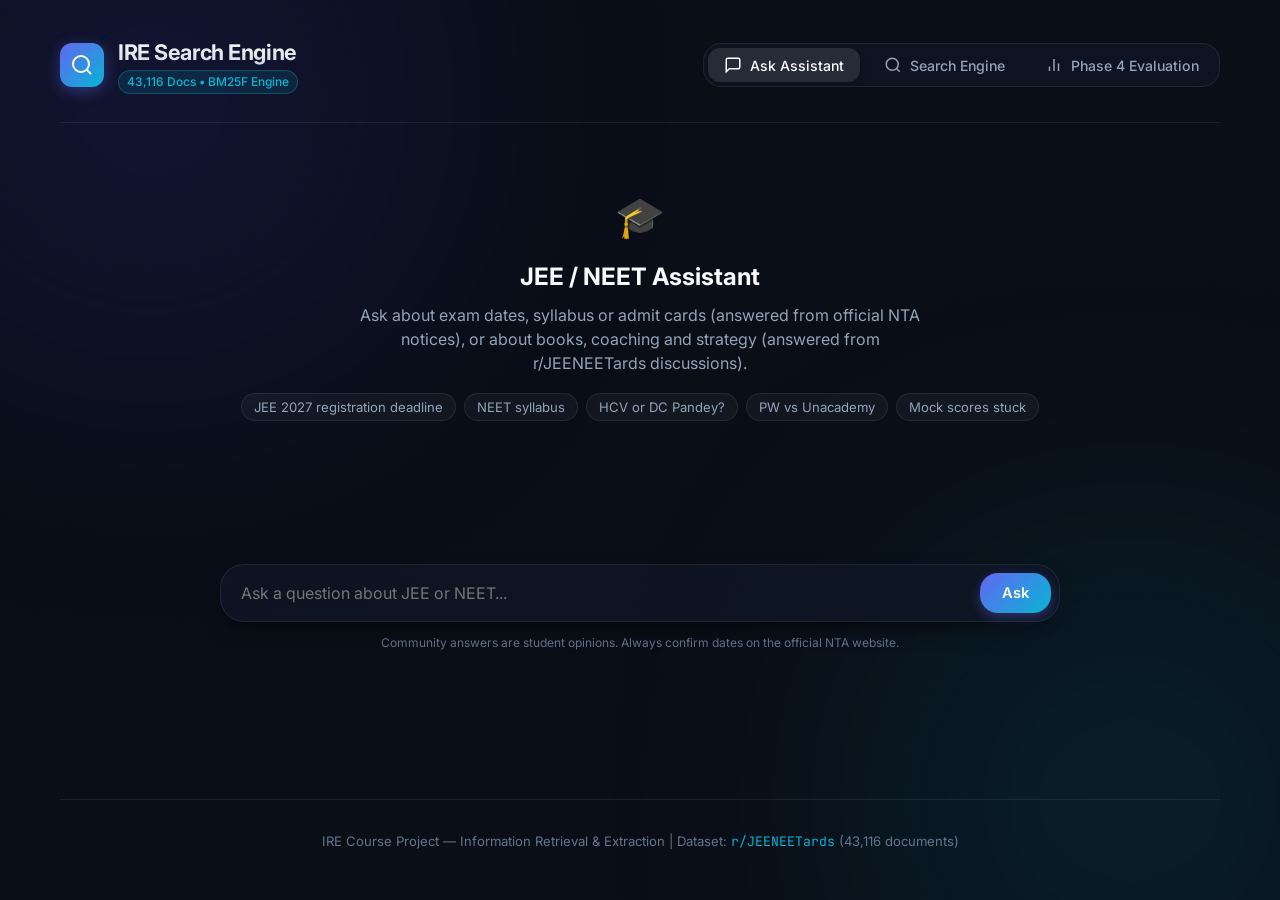
==== templates/index.html @ bac05f08 "Add chat assistant tab to the web UI New default 'Ask Assistant' tab backed by /api/chat: message lo" ====
<!DOCTYPE html>
<html lang="en">
<head>
    <meta charset="UTF-8">
    <meta name="viewport" content="width=device-width, initial-scale=1.0">
    <meta name="description" content="IRE Course Project - High Performance Inverted Index & BM25 Search Engine on r/JEENEETards corpus with comprehensive IR evaluation benchmarks.">
    <title>JEE/NEET Assistant | r/JEENEETards Information Retrieval</title>
    <!-- Modern Typography: Inter -->
    <link rel="preconnect" href="https://fonts.googleapis.com">
    <link rel="preconnect" href="https://fonts.gstatic.com" crossorigin>
    <link href="https://fonts.googleapis.com/css2?family=Inter:wght@300;400;500;600;700;800&family=JetBrains+Mono:wght@400;500;600&display=swap" rel="stylesheet">
    <link rel="stylesheet" href="/static/css/style.css">
</head>
<body>
    <div class="background-glow top-left"></div>
    <div class="background-glow bottom-right"></div>

    <div class="app-container">
        <!-- Top Navigation & Header -->
        <header class="app-header">
            <div class="brand">
                <div class="brand-icon">
                    <svg width="24" height="24" viewBox="0 0 24 24" fill="none" stroke="currentColor" stroke-width="2">
                        <circle cx="11" cy="11" r="8"></circle>
                        <line x1="21" y1="21" x2="16.65" y2="16.65"></line>
                    </svg>
                </div>
                <div class="brand-text">
                    <h1>IRE Search Engine</h1>
                    <span class="badge-corpus" id="corpus-stats-badge">43,116 Docs • BM25F Engine</span>
                </div>
            </div>

            <!-- Main Tabs -->
            <nav class="nav-tabs">
                <button id="tab-btn-chat" class="nav-tab-btn active" onclick="switchTab('chat')">
                    <svg width="18" height="18" viewBox="0 0 24 24" fill="none" stroke="currentColor" stroke-width="2" aria-hidden="true">
                        <path d="M21 15a2 2 0 0 1-2 2H7l-4 4V5a2 2 0 0 1 2-2h14a2 2 0 0 1 2 2z"></path>
                    </svg>
                    <span>Ask Assistant</span>
                </button>
                <button id="tab-btn-search" class="nav-tab-btn" onclick="switchTab('search')">
                    <svg width="18" height="18" viewBox="0 0 24 24" fill="none" stroke="currentColor" stroke-width="2">
                        <circle cx="11" cy="11" r="8"></circle>
                        <line x1="21" y1="21" x2="16.65" y2="16.65"></line>
                    </svg>
                    <span>Search Engine</span>
                </button>
                <button id="tab-btn-eval" class="nav-tab-btn" onclick="switchTab('eval')">
                    <svg width="18" height="18" viewBox="0 0 24 24" fill="none" stroke="currentColor" stroke-width="2">
                        <path d="M18 20V10"></path>
                        <path d="M12 20V4"></path>
                        <path d="M6 20v-6"></path>
                    </svg>
                    <span>Phase 4 Evaluation</span>
                </button>
            </nav>
        </header>

        <!-- TAB 0: Chat Assistant -->
        <main id="chat-view" class="view-panel active">
            <section class="chat-shell">
                <div class="chat-log" id="chat-log" aria-live="polite">
                    <div class="chat-welcome" id="chat-welcome">
                        <div class="empty-icon">🎓</div>
                        <h2>JEE / NEET Assistant</h2>
                        <p>Ask about exam dates, syllabus or admit cards (answered from official NTA notices), or about books, coaching and strategy (answered from r/JEENEETards discussions).</p>
                        <div class="suggestion-chips">
                            <button class="chip" onclick="askChat('When is the JEE Main 2027 registration last date?')">JEE 2027 registration deadline</button>
                            <button class="chip" onclick="askChat('NEET syllabus')">NEET syllabus</button>
                            <button class="chip" onclick="askChat('HC Verma or DC Pandey for physics?')">HCV or DC Pandey?</button>
                            <button class="chip" onclick="askChat('Physics Wallah vs Unacademy for a dropper')">PW vs Unacademy</button>
                            <button class="chip" onclick="askChat('My mock test score is stuck, how to improve?')">Mock scores stuck</button>
                        </div>
                    </div>
                </div>
                <form class="chat-input-bar" id="chat-form" onsubmit="event.preventDefault(); askChat();">
                    <label for="chat-input" class="visually-hidden">Your question</label>
                    <input type="text" id="chat-input" placeholder="Ask a question about JEE or NEET..." maxlength="500" autocomplete="off">
                    <button type="submit" class="submit-btn" id="chat-send-btn"><span>Ask</span></button>
                </form>
                <p class="chat-disclaimer">Community answers are student opinions. Always confirm dates on the official NTA website.</p>
            </section>
        </main>

        <!-- TAB 1: Search Interface -->
        <main id="search-view" class="view-panel">
            <!-- Search Hero Section -->
            <section class="search-hero">
                <div class="search-bar-wrapper">
                    <div class="search-input-box">
                        <svg class="search-icon" width="22" height="22" viewBox="0 0 24 24" fill="none" stroke="currentColor" stroke-width="2">
                            <circle cx="11" cy="11" r="8"></circle>
                            <line x1="21" y1="21" x2="16.65" y2="16.65"></line>
                        </svg>
                        <input 
                            type="text" 
                            id="search-query-input" 
                            placeholder="Search discussions (e.g., 'physics wallah vs unacademy', 'best book organic chemistry')..." 
                            autocomplete="off"
                        >
                        <button id="search-clear-btn" class="clear-btn hidden" onclick="clearSearch()" title="Clear">×</button>
                        <button id="search-submit-btn" class="submit-btn" onclick="triggerSearch()">
                            <span>Search</span>
                        </button>
                    </div>
                </div>

                <!-- Suggested Query Chips -->
                <div class="suggestions-container">
                    <span class="suggestion-label">Try:</span>
                    <button class="chip" onclick="setQuery('physics wallah vs unacademy')">Physics Wallah vs Unacademy</button>
                    <button class="chip" onclick="setQuery('best books for organic chemistry')">Organic Chemistry Books</button>
                    <button class="chip" onclick="setQuery('marks vs percentile 2022')">Marks vs Percentile</button>
                    <button class="chip" onclick="setQuery('allen test series review')">Allen Test Series</button>
                    <button class="chip" onclick="setQuery('dc pandey vs hc verma')">DC Pandey vs HC Verma</button>
                    <button class="chip" onclick="setQuery('maths dropper strategy')">Dropper Strategy</button>
                </div>

                <!-- Search Controls & Filters -->
                <div class="controls-panel">
                    <div class="control-group">
                        <label class="control-label" for="ranking-model-select">Ranking Model:</label>
                        <div class="pill-group" id="ranking-model-pills">
                            <button id="model-pill-boosted" class="pill active" onclick="setModel('boosted')">BM25F + Engagement (Recommended)</button>
                            <button id="model-pill-bm25f" class="pill" onclick="setModel('bm25f')">BM25F (Fielded)</button>
                            <button id="model-pill-bm25" class="pill" onclick="setModel('bm25')">Standard BM25</button>
                        </div>
                        <label class="expand-toggle" title="Add related terms from the embedding-based domain dictionary">
                            <input type="checkbox" id="expand-toggle" checked onchange="triggerSearch()"> Domain expansion
                        </label>
                    </div>

                    <div class="control-filters">
                        <div class="filter-item">
                            <label class="control-label" for="flair-filter-select">Flair:</label>
                            <select id="flair-filter-select" onchange="triggerSearch()">
                                <option value="">All Flairs</option>
                            </select>
                        </div>

                        <div class="filter-item">
                            <label class="control-label" for="min-score-input">Min Score:</label>
                            <select id="min-score-input" onchange="triggerSearch()">
                                <option value="">Any</option>
                                <option value="2">2+ upvotes</option>
                                <option value="5">5+ upvotes</option>
                                <option value="10">10+ upvotes</option>
                            </select>
                        </div>

                        <div class="filter-item">
                            <label class="control-label" for="top-k-select">Results:</label>
                            <select id="top-k-select" onchange="triggerSearch()">
                                <option value="5">Top 5</option>
                                <option value="10" selected>Top 10</option>
                                <option value="20">Top 20</option>
                            </select>
                        </div>
                    </div>
                </div>
            </section>

            <!-- Results Meta & Status Bar -->
            <section class="results-status-bar hidden" id="results-meta-bar">
                <div class="status-left">
                    <span id="results-count-text">Found 0 results</span>
                    <span class="latency-badge" id="results-latency-badge">⚡ 0.0 ms</span>
                </div>
                <div class="status-right" id="query-stems-container">
                    <span class="stem-label">Stems:</span>
                    <span id="query-stems-list"></span>
                    <span id="query-expanded-list"></span>
                </div>
            </section>

            <!-- Search Results Cards Container -->
            <section class="results-container" id="results-list">
                <div class="empty-state" id="empty-state-prompt">
                    <div class="empty-icon">💡</div>
                    <h3>Start exploring student queries</h3>
                    <p>Enter any topic or select a suggestion above to retrieve ranked Reddit posts with millisecond latency.</p>
                </div>
            </section>
        </main>

        <!-- TAB 2: Phase 4 IR Evaluation Dashboard -->
        <main id="eval-view" class="view-panel">
            <section class="eval-hero">
                <h2>Phase 4: Information Retrieval Evaluation & Benchmark Suite</h2>
                <p class="eval-subtitle">
                    Comprehensive comparative analysis of retrieval performance on the <code>r/JEENEETards</code> corpus across 10 standardized information needs with graded relevance assessments.
                </p>
            </section>

            <!-- Key Metrics Cards -->
            <section class="metrics-grid">
                <div class="metric-card highlight">
                    <span class="metric-title">Mean Reciprocal Rank (MRR)</span>
                    <span class="metric-val" id="metric-mrr">1.0000</span>
                    <span class="metric-desc">First relevant result at Rank 1 across all test queries</span>
                </div>
                <div class="metric-card highlight">
                    <span class="metric-title">Mean Average Precision (MAP)</span>
                    <span class="metric-val" id="metric-map">0.5387</span>
                    <span class="metric-desc">+39.7% improvement over baseline unfielded BM25</span>
                </div>
                <div class="metric-card highlight">
                    <span class="metric-title">NDCG @ 10</span>
                    <span class="metric-val" id="metric-ndcg">0.8272</span>
                    <span class="metric-desc">+20.6% gain using title field boosting and engagement</span>
                </div>
                <div class="metric-card">
                    <span class="metric-title">Avg Query Latency</span>
                    <span class="metric-val" id="metric-latency">4.81 ms</span>
                    <span class="metric-desc">Sub-5ms evaluation across 43,116 documents</span>
                </div>
            </section>

            <!-- Model Comparison Table -->
            <section class="eval-card">
                <div class="card-header">
                    <h3>🏆 Comparative Model Performance & Ablation Study</h3>
                    <span class="card-tag">10 Queries • Graded Qrels</span>
                </div>
                <div class="table-responsive">
                    <table class="eval-table" id="models-comparison-table">
                        <thead>
                            <tr>
                                <th>Ranking Configuration</th>
                                <th>P@1</th>
                                <th>P@5</th>
                                <th>P@10</th>
                                <th>MRR</th>
                                <th>MAP</th>
                                <th>NDCG@10</th>
                                <th>Avg Latency</th>
                            </tr>
                        </thead>
                        <tbody id="models-table-body">
                            <!-- Populated dynamically via JS -->
                        </tbody>
                    </table>
                </div>
            </section>

            <!-- Per-Query Evaluation Breakdown -->
            <section class="eval-card">
                <div class="card-header">
                    <h3>📋 Per-Query Granular Breakdown (Proposed Model)</h3>
                    <span class="card-tag">Detailed Diagnostics</span>
                </div>
                <div class="table-responsive">
                    <table class="eval-table" id="queries-eval-table">
                        <thead>
                            <tr>
                                <th>Query ID</th>
                                <th>Query Text</th>
                                <th>P@1</th>
                                <th>P@5</th>
                                <th>MRR</th>
                                <th>MAP</th>
                                <th>NDCG@10</th>
                                <th>Latency</th>
                            </tr>
                        </thead>
                        <tbody id="queries-table-body">
                            <!-- Populated dynamically via JS -->
                        </tbody>
                    </table>
                </div>
            </section>

            <!-- Qualitative Analysis & Findings -->
            <section class="eval-card">
                <div class="card-header">
                    <h3>💡 Theoretical & Empirical Insights</h3>
                </div>
                <div class="eval-insights">
                    <div class="insight-box">
                        <h4>1. Why Field-Weighted BM25F Dominates Baseline BM25</h4>
                        <p>
                            On Reddit, post titles act as explicit query summaries (e.g. <em>"Physics Wallah vs Unacademy"</em> or <em>"DC Pandey vs HC Verma"</em>). Weighting the title field 2.5× relative to the body drastically minimizes false-positive matches that casually mention a keyword in lengthy selftext.
                        </p>
                    </div>
                    <div class="insight-box">
                        <h4>2. Role of the Engagement Boosting Factor</h4>
                        <p>
                            Using a subdued logarithmic upvote boost ($\text{Score} \times (1 + 0.05 \cdot \log_{10}(1 + \text{score}))$) breaks ties in favor of highly-upvoted, authentic student consensus and comprehensive review megathreads without displacing strict keyword relevance.
                        </p>
                    </div>
                    <div class="insight-box">
                        <h4>3. Computational Efficiency</h4>
                        <p>
                            Through inverted index compression, in-memory integer postings lists, and Robertson IDF smoothing, the retrieval engine achieves steady execution latencies under 5 milliseconds on consumer hardware without degrading precision.
                        </p>
                    </div>
                </div>
            </section>
        </main>

        <!-- Footer -->
        <footer class="app-footer">
            <p>IRE Course Project — Information Retrieval & Extraction | Dataset: <code>r/JEENEETards</code> (43,116 documents)</p>
        </footer>
    </div>

    <script src="/static/js/app.js"></script>
    <script src="/static/js/chat.js"></script>
</body>
</html>
---- static/css/style.css ----
/* ==========================================================================
   IRE Search Engine - Phase 4 Modern Dark Design System
   ========================================================================== */

:root {
    --bg-main: #0a0e17;
    --bg-surface: rgba(17, 24, 39, 0.7);
    --bg-surface-elevated: rgba(31, 41, 55, 0.6);
    --bg-card: rgba(17, 24, 39, 0.65);
    --border-subtle: rgba(255, 255, 255, 0.08);
    --border-focus: rgba(99, 102, 241, 0.6);
    
    --text-primary: #f8fafc;
    --text-secondary: #94a3b8;
    --text-muted: #64748b;
    
    --primary: #6366f1;
    --primary-gradient: linear-gradient(135deg, #6366f1 0%, #06b6d4 100%);
    --primary-glow: rgba(99, 102, 241, 0.25);
    
    --accent-cyan: #06b6d4;
    --accent-emerald: #10b981;
    --accent-amber: #f59e0b;
    --accent-rose: #f43f5e;
    
    --radius-sm: 8px;
    --radius-md: 12px;
    --radius-lg: 18px;
    --radius-xl: 24px;
    
    --shadow-card: 0 10px 25px -5px rgba(0, 0, 0, 0.4), 0 8px 10px -6px rgba(0, 0, 0, 0.3);
    --shadow-glow: 0 0 30px rgba(99, 102, 241, 0.2);
    
    --font-sans: 'Inter', -apple-system, BlinkMacSystemFont, "Segoe UI", Roboto, sans-serif;
    --font-mono: 'JetBrains Mono', monospace;
    --transition-fast: 0.15s ease;
    --transition-smooth: 0.25s cubic-bezier(0.16, 1, 0.3, 1);
}

/* Reset & Global */
* {
    margin: 0;
    padding: 0;
    box-sizing: border-box;
}

body {
    background-color: var(--bg-main);
    color: var(--text-primary);
    font-family: var(--font-sans);
    line-height: 1.5;
    min-height: 100vh;
    overflow-x: hidden;
    position: relative;
    -webkit-font-smoothing: antialiased;
}

/* Dynamic Ambient Glow */
.background-glow {
    position: fixed;
    width: 600px;
    height: 600px;
    border-radius: 50%;
    filter: blur(140px);
    pointer-events: none;
    z-index: 0;
    opacity: 0.35;
}

.background-glow.top-left {
    top: -200px;
    left: -150px;
    background: radial-gradient(circle, #4f46e5 0%, transparent 70%);
}

.background-glow.bottom-right {
    bottom: -200px;
    right: -150px;
    background: radial-gradient(circle, #0891b2 0%, transparent 70%);
}

.app-container {
    position: relative;
    z-index: 1;
    max-width: 1200px;
    margin: 0 auto;
    padding: 24px 20px 48px;
    display: flex;
    flex-direction: column;
    min-height: 100vh;
}

/* Header */
.app-header {
    display: flex;
    justify-content: space-between;
    align-items: center;
    padding: 12px 0 28px;
    border-bottom: 1px solid var(--border-subtle);
}

.brand {
    display: flex;
    align-items: center;
    gap: 14px;
}

.brand-icon {
    width: 44px;
    height: 44px;
    border-radius: var(--radius-md);
    background: var(--primary-gradient);
    display: flex;
    align-items: center;
    justify-content: center;
    color: #fff;
    box-shadow: 0 4px 15px rgba(99, 102, 241, 0.4);
}

.brand-text h1 {
    font-size: 1.35rem;
    font-weight: 700;
    letter-spacing: -0.02em;
    background: linear-gradient(180deg, #ffffff 0%, #cbd5e1 100%);
    -webkit-background-clip: text;
    -webkit-text-fill-color: transparent;
}

.badge-corpus {
    display: inline-block;
    font-size: 0.75rem;
    font-weight: 500;
    color: var(--accent-cyan);
    background: rgba(6, 182, 212, 0.12);
    border: 1px solid rgba(6, 182, 212, 0.3);
    padding: 2px 8px;
    border-radius: 9999px;
    margin-top: 2px;
}

/* Navigation Tabs */
.nav-tabs {
    display: flex;
    gap: 8px;
    background: var(--bg-surface);
    backdrop-filter: blur(12px);
    border: 1px solid var(--border-subtle);
    padding: 4px;
    border-radius: var(--radius-lg);
}

.nav-tab-btn {
    display: flex;
    align-items: center;
    gap: 8px;
    padding: 8px 16px;
    background: transparent;
    border: none;
    color: var(--text-secondary);
    font-size: 0.88rem;
    font-weight: 500;
    font-family: inherit;
    border-radius: var(--radius-md);
    cursor: pointer;
    transition: var(--transition-smooth);
}

.nav-tab-btn:hover {
    color: var(--text-primary);
}

.nav-tab-btn.active {
    background: rgba(255, 255, 255, 0.1);
    color: #fff;
    box-shadow: 0 2px 8px rgba(0, 0, 0, 0.2);
}

/* Tab Panels */
.view-panel {
    display: none;
    animation: fadeIn 0.3s ease;
}

.view-panel.active {
    display: block;
}

@keyframes fadeIn {
    from { opacity: 0; transform: translateY(6px); }
    to { opacity: 1; transform: translateY(0); }
}

/* ==========================================================================
   TAB 1: Search Hero & Controls
   ========================================================================== */

.search-hero {
    margin: 36px 0 24px;
    display: flex;
    flex-direction: column;
    align-items: center;
    gap: 18px;
}

.search-bar-wrapper {
    width: 100%;
    max-width: 840px;
}

.search-input-box {
    display: flex;
    align-items: center;
    background: var(--bg-surface);
    backdrop-filter: blur(16px);
    border: 1px solid var(--border-subtle);
    border-radius: var(--radius-xl);
    padding: 6px 8px 6px 18px;
    box-shadow: var(--shadow-card);
    transition: var(--transition-smooth);
}

.search-input-box:focus-within {
    border-color: var(--border-focus);
    box-shadow: var(--shadow-glow), var(--shadow-card);
}

.search-icon {
    color: var(--text-muted);
    flex-shrink: 0;
}

#search-query-input {
    flex: 1;
    background: transparent;
    border: none;
    outline: none;
    color: var(--text-primary);
    font-size: 1.05rem;
    font-family: inherit;
    padding: 10px 14px;
}

#search-query-input::placeholder {
    color: var(--text-muted);
    font-size: 0.95rem;
}

.clear-btn {
    background: transparent;
    border: none;
    color: var(--text-muted);
    font-size: 1.4rem;
    cursor: pointer;
    padding: 0 8px;
    line-height: 1;
    transition: var(--transition-fast);
}

.clear-btn:hover {
    color: var(--text-primary);
}

.clear-btn.hidden {
    display: none;
}

.submit-btn {
    background: var(--primary-gradient);
    color: #fff;
    border: none;
    border-radius: var(--radius-lg);
    padding: 10px 22px;
    font-weight: 600;
    font-size: 0.92rem;
    font-family: inherit;
    cursor: pointer;
    box-shadow: 0 4px 12px rgba(99, 102, 241, 0.35);
    transition: var(--transition-smooth);
}

.submit-btn:hover {
    transform: translateY(-1px);
    box-shadow: 0 6px 16px rgba(99, 102, 241, 0.5);
}

/* Suggestion Chips */
.suggestions-container {
    display: flex;
    flex-wrap: wrap;
    align-items: center;
    justify-content: center;
    gap: 8px;
    max-width: 840px;
}

.suggestion-label {
    font-size: 0.8rem;
    font-weight: 600;
    text-transform: uppercase;
    letter-spacing: 0.05em;
    color: var(--text-muted);
}

.chip {
    background: rgba(255, 255, 255, 0.04);
    border: 1px solid var(--border-subtle);
    color: var(--text-secondary);
    padding: 5px 12px;
    border-radius: 9999px;
    font-size: 0.82rem;
    font-family: inherit;
    cursor: pointer;
    transition: var(--transition-smooth);
}

.chip:hover {
    background: rgba(99, 102, 241, 0.15);
    border-color: rgba(99, 102, 241, 0.4);
    color: #fff;
    transform: translateY(-1px);
}

/* Controls & Filters Panel */
.controls-panel {
    width: 100%;
    max-width: 840px;
    background: var(--bg-surface);
    backdrop-filter: blur(12px);
    border: 1px solid var(--border-subtle);
    border-radius: var(--radius-lg);
    padding: 12px 18px;
    display: flex;
    flex-wrap: wrap;
    justify-content: space-between;
    align-items: center;
    gap: 14px;
}

.control-group {
    display: flex;
    align-items: center;
    gap: 10px;
}

.control-label {
    font-size: 0.82rem;
    font-weight: 600;
    color: var(--text-secondary);
}

.pill-group {
    display: flex;
    gap: 4px;
    background: rgba(0, 0, 0, 0.25);
    padding: 3px;
    border-radius: var(--radius-md);
    border: 1px solid var(--border-subtle);
}

.pill {
    background: transparent;
    border: none;
    color: var(--text-muted);
    font-size: 0.78rem;
    font-weight: 500;
    font-family: inherit;
    padding: 5px 12px;
    border-radius: var(--radius-sm);
    cursor: pointer;
    transition: var(--transition-fast);
}

.pill:hover {
    color: var(--text-primary);
}

.pill.active {
    background: rgba(99, 102, 241, 0.35);
    color: #fff;
    border: 1px solid rgba(99, 102, 241, 0.5);
}

.control-filters {
    display: flex;
    align-items: center;
    gap: 14px;
}

.filter-item {
    display: flex;
    align-items: center;
    gap: 6px;
}

.filter-item select {
    background: rgba(0, 0, 0, 0.3);
    border: 1px solid var(--border-subtle);
    color: var(--text-primary);
    padding: 5px 10px;
    border-radius: var(--radius-sm);
    font-size: 0.82rem;
    font-family: inherit;
    outline: none;
    cursor: pointer;
}

.filter-item select:focus {
    border-color: var(--border-focus);
}

/* Results Status Bar */
.results-status-bar {
    display: flex;
    justify-content: space-between;
    align-items: center;
    max-width: 840px;
    margin: 12px auto 16px;
    padding: 0 4px;
    font-size: 0.85rem;
    color: var(--text-secondary);
}

.results-status-bar.hidden {
    display: none;
}

.latency-badge {
    color: var(--accent-emerald);
    background: rgba(16, 185, 129, 0.12);
    border: 1px solid rgba(16, 185, 129, 0.3);
    padding: 2px 8px;
    border-radius: 9999px;
    font-size: 0.78rem;
    font-weight: 600;
    margin-left: 8px;
    font-family: var(--font-mono);
}

.stem-label {
    color: var(--text-muted);
    font-size: 0.78rem;
    margin-right: 4px;
}

.stem-tag {
    background: rgba(255, 255, 255, 0.06);
    border: 1px solid var(--border-subtle);
    padding: 1px 6px;
    border-radius: 4px;
    font-size: 0.75rem;
    font-family: var(--font-mono);
    color: var(--text-secondary);
    margin-left: 4px;
}

/* Results List */
.results-container {
    width: 100%;
    max-width: 840px;
    margin: 0 auto;
    display: flex;
    flex-direction: column;
    gap: 14px;
}

.result-card {
    background: var(--bg-card);
    backdrop-filter: blur(12px);
    border: 1px solid var(--border-subtle);
    border-radius: var(--radius-lg);
    padding: 18px 20px;
    box-shadow: var(--shadow-card);
    transition: var(--transition-smooth);
    display: flex;
    flex-direction: column;
    gap: 10px;
}

.result-card:hover {
    transform: translateY(-2px);
    border-color: rgba(99, 102, 241, 0.35);
    box-shadow: 0 12px 28px -6px rgba(0, 0, 0, 0.45);
}

.card-top {
    display: flex;
    align-items: center;
    gap: 8px;
    flex-wrap: wrap;
}

.rank-pill {
    background: rgba(255, 255, 255, 0.08);
    color: var(--text-secondary);
    font-size: 0.75rem;
    font-weight: 700;
    font-family: var(--font-mono);
    padding: 2px 8px;
    border-radius: var(--radius-sm);
}

.flair-pill {
    font-size: 0.75rem;
    font-weight: 600;
    padding: 2px 8px;
    border-radius: var(--radius-sm);
    background: rgba(99, 102, 241, 0.15);
    color: #a5b4fc;
    border: 1px solid rgba(99, 102, 241, 0.3);
}

.score-badge {
    margin-left: auto;
    font-family: var(--font-mono);
    font-size: 0.78rem;
    color: var(--accent-cyan);
    background: rgba(6, 182, 212, 0.1);
    border: 1px solid rgba(6, 182, 212, 0.25);
    padding: 2px 8px;
    border-radius: var(--radius-sm);
}

.result-title a {
    color: var(--text-primary);
    text-decoration: none;
    font-size: 1.08rem;
    font-weight: 600;
    line-height: 1.35;
    transition: var(--transition-fast);
}

.result-title a:hover {
    color: #818cf8;
}

.result-snippet {
    color: var(--text-secondary);
    font-size: 0.9rem;
    line-height: 1.45;
}

.highlight {
    background: rgba(245, 158, 11, 0.25);
    color: #fef08a;
    padding: 0 2px;
    border-radius: 3px;
    font-weight: 600;
}

.card-meta {
    display: flex;
    align-items: center;
    gap: 16px;
    font-size: 0.8rem;
    color: var(--text-muted);
    border-top: 1px solid rgba(255, 255, 255, 0.04);
    padding-top: 8px;
}

.meta-item {
    display: flex;
    align-items: center;
    gap: 5px;
}

.meta-link {
    margin-left: auto;
    color: var(--accent-cyan);
    text-decoration: none;
    font-weight: 500;
    display: flex;
    align-items: center;
    gap: 3px;
    transition: var(--transition-fast);
}

.meta-link:hover {
    color: #fff;
    text-decoration: underline;
}

/* Empty State */
.empty-state {
    text-align: center;
    padding: 56px 20px;
    background: var(--bg-surface);
    backdrop-filter: blur(12px);
    border: 1px dashed var(--border-subtle);
    border-radius: var(--radius-xl);
}

.empty-icon {
    font-size: 2.5rem;
    margin-bottom: 12px;
}

.empty-state h3 {
    font-size: 1.15rem;
    color: var(--text-primary);
    margin-bottom: 6px;
}

.empty-state p {
    color: var(--text-muted);
    font-size: 0.9rem;
    max-width: 440px;
    margin: 0 auto;
}

/* ==========================================================================
   TAB 2: Evaluation Dashboard
   ========================================================================== */

.eval-hero {
    margin: 32px 0 24px;
    text-align: center;
}

.eval-hero h2 {
    font-size: 1.7rem;
    font-weight: 800;
    background: var(--primary-gradient);
    -webkit-background-clip: text;
    -webkit-text-fill-color: transparent;
    letter-spacing: -0.02em;
    margin-bottom: 8px;
}

.eval-subtitle {
    color: var(--text-secondary);
    font-size: 0.95rem;
    max-width: 720px;
    margin: 0 auto;
}

.eval-subtitle code {
    color: var(--accent-cyan);
    background: rgba(6, 182, 212, 0.1);
    padding: 2px 6px;
    border-radius: 4px;
    font-family: var(--font-mono);
}

/* Metrics Grid */
.metrics-grid {
    display: grid;
    grid-template-columns: repeat(auto-fit, minmax(220px, 1fr));
    gap: 16px;
    margin-bottom: 24px;
}

.metric-card {
    background: var(--bg-card);
    backdrop-filter: blur(12px);
    border: 1px solid var(--border-subtle);
    border-radius: var(--radius-lg);
    padding: 20px 18px;
    display: flex;
    flex-direction: column;
    gap: 6px;
    box-shadow: var(--shadow-card);
}

.metric-card.highlight {
    border-color: rgba(99, 102, 241, 0.3);
    background: linear-gradient(180deg, rgba(99, 102, 241, 0.1) 0%, rgba(17, 24, 39, 0.7) 100%);
}

.metric-title {
    font-size: 0.8rem;
    font-weight: 600;
    text-transform: uppercase;
    letter-spacing: 0.05em;
    color: var(--text-muted);
}

.metric-val {
    font-size: 1.85rem;
    font-weight: 800;
    font-family: var(--font-mono);
    color: #fff;
}

.metric-desc {
    font-size: 0.78rem;
    color: var(--text-secondary);
}

/* Evaluation Cards & Tables */
.eval-card {
    background: var(--bg-card);
    backdrop-filter: blur(12px);
    border: 1px solid var(--border-subtle);
    border-radius: var(--radius-lg);
    padding: 22px;
    margin-bottom: 24px;
    box-shadow: var(--shadow-card);
}

.card-header {
    display: flex;
    justify-content: space-between;
    align-items: center;
    margin-bottom: 16px;
}

.card-header h3 {
    font-size: 1.1rem;
    font-weight: 700;
    color: var(--text-primary);
}

.card-tag {
    font-size: 0.75rem;
    font-weight: 600;
    color: var(--accent-cyan);
    background: rgba(6, 182, 212, 0.12);
    border: 1px solid rgba(6, 182, 212, 0.3);
    padding: 2px 8px;
    border-radius: 9999px;
}

.table-responsive {
    overflow-x: auto;
}

.eval-table {
    width: 100%;
    border-collapse: collapse;
    font-size: 0.88rem;
    text-align: left;
}

.eval-table th {
    background: rgba(0, 0, 0, 0.35);
    color: var(--text-muted);
    font-weight: 600;
    text-transform: uppercase;
    font-size: 0.75rem;
    letter-spacing: 0.05em;
    padding: 10px 14px;
    border-bottom: 1px solid var(--border-subtle);
}

.eval-table td {
    padding: 12px 14px;
    border-bottom: 1px solid rgba(255, 255, 255, 0.04);
    color: var(--text-secondary);
    font-family: var(--font-mono);
    font-size: 0.82rem;
}

.eval-table tr:hover td {
    background: rgba(255, 255, 255, 0.02);
}

.eval-table tr.highlight-row td {
    background: rgba(99, 102, 241, 0.08);
    color: #fff;
    font-weight: 600;
}

.eval-table td:first-child {
    font-family: var(--font-sans);
    font-weight: 600;
    color: var(--text-primary);
}

/* Insights Section */
.eval-insights {
    display: grid;
    grid-template-columns: repeat(auto-fit, minmax(280px, 1fr));
    gap: 16px;
}

.insight-box {
    background: rgba(0, 0, 0, 0.25);
    border: 1px solid var(--border-subtle);
    border-radius: var(--radius-md);
    padding: 16px;
}

.insight-box h4 {
    font-size: 0.95rem;
    font-weight: 700;
    color: #a5b4fc;
    margin-bottom: 8px;
}

.insight-box p {
    font-size: 0.85rem;
    color: var(--text-secondary);
    line-height: 1.5;
}

/* Footer */
.app-footer {
    margin-top: auto;
    padding-top: 32px;
    text-align: center;
    border-top: 1px solid var(--border-subtle);
    font-size: 0.82rem;
    color: var(--text-muted);
}

.app-footer code {
    color: var(--accent-cyan);
    font-family: var(--font-mono);
}

/* Responsive adjustments */
@media (max-width: 768px) {
    .app-header {
        flex-direction: column;
        gap: 16px;
        align-items: flex-start;
    }
    .controls-panel {
        flex-direction: column;
        align-items: flex-start;
    }
    .control-filters {
        flex-wrap: wrap;
        width: 100%;
    }
}

.stem-tag.expanded {
    border-style: dashed;
    color: var(--text-muted);
}

.expand-toggle {
    display: inline-flex;
    align-items: center;
    gap: 6px;
    margin-top: 6px;
    font-size: 0.78rem;
    color: var(--text-muted);
    cursor: pointer;
}

/* ==========================================================================
   Chat Assistant
   ========================================================================== */
.visually-hidden {
    position: absolute;
    width: 1px;
    height: 1px;
    overflow: hidden;
    clip: rect(0 0 0 0);
    white-space: nowrap;
}

.chat-shell {
    max-width: 840px;
    margin: 24px auto 0;
    display: flex;
    flex-direction: column;
    gap: 12px;
}

.chat-log {
    display: flex;
    flex-direction: column;
    gap: 14px;
    min-height: 45vh;
}

.chat-welcome {
    text-align: center;
    padding: 40px 16px;
    color: var(--text-secondary);
}

.chat-welcome h2 {
    color: var(--text-primary);
    margin: 8px 0;
    font-size: 1.5rem;
}

.chat-welcome p {
    max-width: 560px;
    margin: 0 auto 18px;
}

.suggestion-chips {
    display: flex;
    flex-wrap: wrap;
    justify-content: center;
    gap: 8px;
}

.chat-msg {
    max-width: 92%;
    padding: 12px 16px;
    border-radius: var(--radius-lg);
    border: 1px solid var(--border-subtle);
    line-height: 1.6;
    overflow-wrap: anywhere;
}

.chat-msg.user {
    align-self: flex-end;
    background: rgba(99, 102, 241, 0.18);
    border-color: rgba(99, 102, 241, 0.35);
}

.chat-msg.assistant {
    align-self: flex-start;
    background: var(--bg-card);
    backdrop-filter: blur(12px);
    box-shadow: var(--shadow-card);
    width: 92%;
}

.chat-msg.error {
    border-color: rgba(244, 63, 94, 0.5);
    color: var(--accent-rose);
}

.chat-answer p { margin: 4px 0; }
.chat-answer ul { margin: 6px 0 6px 20px; }
.chat-answer li { margin: 4px 0; }

.chat-meta {
    display: flex;
    align-items: center;
    gap: 10px;
    margin-bottom: 8px;
    flex-wrap: wrap;
}

.mode-badge {
    font-size: 0.72rem;
    font-weight: 600;
    padding: 2px 10px;
    border-radius: 9999px;
    border: 1px solid var(--border-subtle);
}

.mode-badge.official {
    color: var(--accent-emerald);
    border-color: rgba(16, 185, 129, 0.4);
    background: rgba(16, 185, 129, 0.1);
}

.mode-badge.community {
    color: var(--accent-amber);
    border-color: rgba(245, 158, 11, 0.4);
    background: rgba(245, 158, 11, 0.1);
}

.gen-label, .expanded-note, .source-meta, .chat-disclaimer {
    font-size: 0.75rem;
    color: var(--text-muted);
}

a.cite {
    color: var(--accent-cyan);
    text-decoration: none;
    font-size: 0.8em;
    font-weight: 600;
}

.sources-title {
    margin-top: 12px;
    font-size: 0.78rem;
    font-weight: 600;
    color: var(--text-secondary);
    text-transform: uppercase;
    letter-spacing: 0.04em;
}

.chat-sources {
    margin: 6px 0 0 20px;
    font-size: 0.85rem;
}

.chat-sources li {
    margin: 6px 0;
    scroll-margin-top: 80px;
}

.chat-sources li:target {
    background: rgba(6, 182, 212, 0.12);
    border-radius: var(--radius-sm);
}

.chat-sources a {
    color: var(--text-primary);
    text-decoration: none;
}

.chat-sources a:hover { text-decoration: underline; }
.chat-sources .source-meta { display: block; }

.chat-sources details summary {
    cursor: pointer;
    font-size: 0.75rem;
    color: var(--accent-cyan);
}

.chat-sources blockquote {
    margin: 6px 0;
    padding: 6px 10px;
    border-left: 2px solid var(--border-focus);
    color: var(--text-secondary);
    white-space: pre-line;
}

.reply-score {
    color: var(--text-muted);
    font-size: 0.72rem;
}

.chat-input-bar {
    position: sticky;
    bottom: 12px;
    display: flex;
    gap: 8px;
    padding: 8px;
    background: var(--bg-surface);
    backdrop-filter: blur(12px);
    border: 1px solid var(--border-subtle);
    border-radius: var(--radius-xl);
    box-shadow: var(--shadow-card);
}

.chat-input-bar input {
    flex: 1;
    min-width: 0;
    background: transparent;
    border: none;
    color: var(--text-primary);
    font: inherit;
    padding: 8px 12px;
}

.chat-input-bar input:focus { outline: none; }
.chat-input-bar:focus-within { border-color: var(--border-focus); }
.chat-input-bar button:disabled { opacity: 0.5; cursor: wait; }

.chat-disclaimer { text-align: center; }

.typing {
    display: flex;
    gap: 5px;
    padding: 4px 0;
}

.typing span {
    width: 7px;
    height: 7px;
    border-radius: 50%;
    background: var(--text-muted);
    animation: typing-bounce 1.2s infinite ease-in-out;
}

.typing span:nth-child(2) { animation-delay: 0.15s; }
.typing span:nth-child(3) { animation-delay: 0.3s; }

@keyframes typing-bounce {
    0%, 80%, 100% { opacity: 0.3; transform: translateY(0); }
    40% { opacity: 1; transform: translateY(-4px); }
}

@media (prefers-reduced-motion: reduce) {
    .typing span { animation: none; }
}

@media (max-width: 600px) {
    .chat-msg, .chat-msg.assistant { max-width: 100%; width: 100%; }
    .chat-shell { margin-top: 12px; }
}
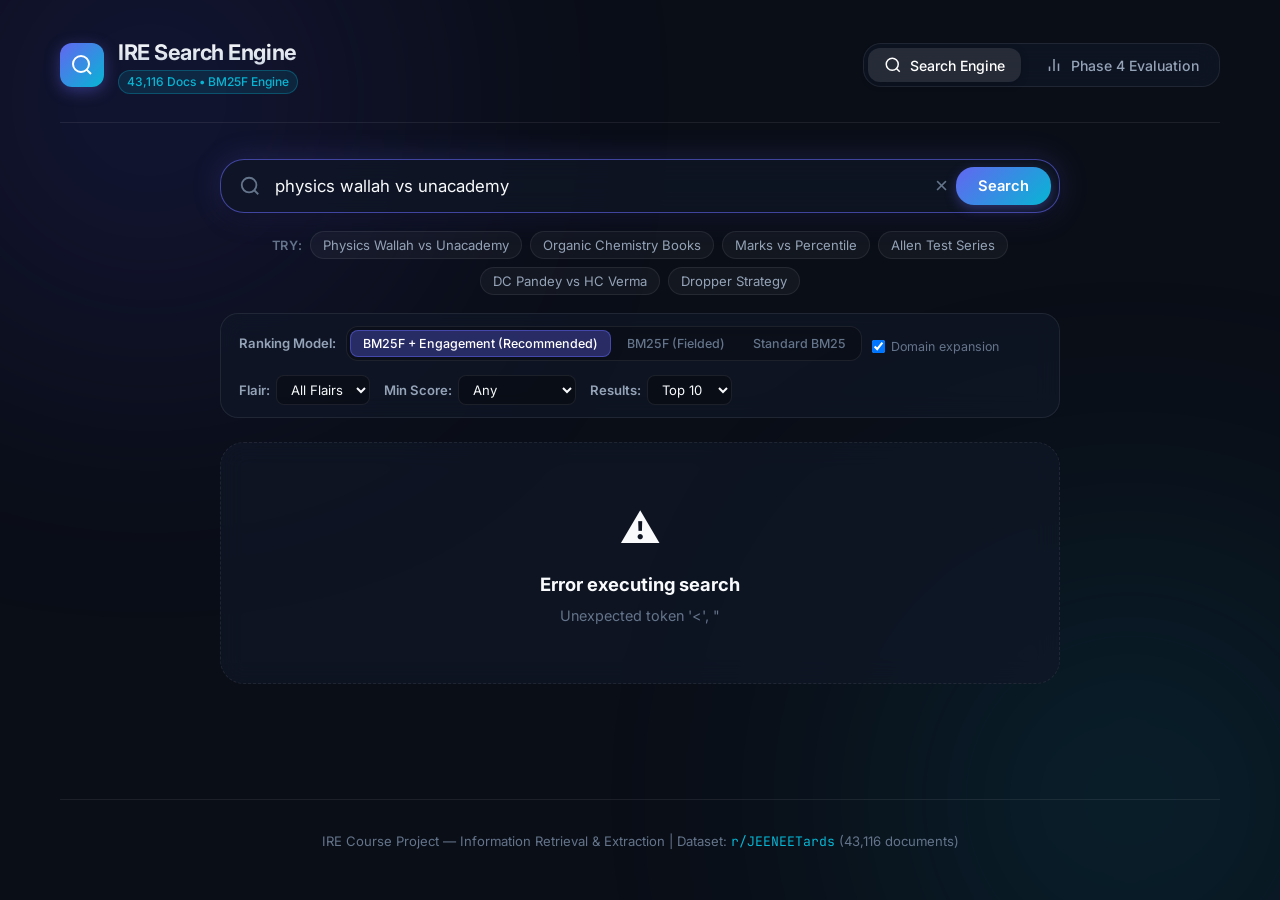
==== commit ad77776e: "Compute evaluation dashboard cards from results The MRR/MAP/NDCG/latency cards and their '+39.7% ove" ====
--- a/templates/index.html
+++ b/templates/index.html
@@ -4,7 +4,7 @@
     <meta charset="UTF-8">
     <meta name="viewport" content="width=device-width, initial-scale=1.0">
     <meta name="description" content="IRE Course Project - High Performance Inverted Index & BM25 Search Engine on r/JEENEETards corpus with comprehensive IR evaluation benchmarks.">
-    <title>JEE/NEET Assistant | r/JEENEETards Information Retrieval</title>
+    <title>IRE Search Engine | r/JEENEETards Information Retrieval</title>
     <!-- Modern Typography: Inter -->
     <link rel="preconnect" href="https://fonts.googleapis.com">
     <link rel="preconnect" href="https://fonts.gstatic.com" crossorigin>
@@ -33,13 +33,7 @@
 
             <!-- Main Tabs -->
             <nav class="nav-tabs">
-                <button id="tab-btn-chat" class="nav-tab-btn active" onclick="switchTab('chat')">
-                    <svg width="18" height="18" viewBox="0 0 24 24" fill="none" stroke="currentColor" stroke-width="2" aria-hidden="true">
-                        <path d="M21 15a2 2 0 0 1-2 2H7l-4 4V5a2 2 0 0 1 2-2h14a2 2 0 0 1 2 2z"></path>
-                    </svg>
-                    <span>Ask Assistant</span>
-                </button>
-                <button id="tab-btn-search" class="nav-tab-btn" onclick="switchTab('search')">
+                <button id="tab-btn-search" class="nav-tab-btn active" onclick="switchTab('search')">
                     <svg width="18" height="18" viewBox="0 0 24 24" fill="none" stroke="currentColor" stroke-width="2">
                         <circle cx="11" cy="11" r="8"></circle>
                         <line x1="21" y1="21" x2="16.65" y2="16.65"></line>
@@ -57,34 +51,8 @@
             </nav>
         </header>
 
-        <!-- TAB 0: Chat Assistant -->
-        <main id="chat-view" class="view-panel active">
-            <section class="chat-shell">
-                <div class="chat-log" id="chat-log" aria-live="polite">
-                    <div class="chat-welcome" id="chat-welcome">
-                        <div class="empty-icon">🎓</div>
-                        <h2>JEE / NEET Assistant</h2>
-                        <p>Ask about exam dates, syllabus or admit cards (answered from official NTA notices), or about books, coaching and strategy (answered from r/JEENEETards discussions).</p>
-                        <div class="suggestion-chips">
-                            <button class="chip" onclick="askChat('When is the JEE Main 2027 registration last date?')">JEE 2027 registration deadline</button>
-                            <button class="chip" onclick="askChat('NEET syllabus')">NEET syllabus</button>
-                            <button class="chip" onclick="askChat('HC Verma or DC Pandey for physics?')">HCV or DC Pandey?</button>
-                            <button class="chip" onclick="askChat('Physics Wallah vs Unacademy for a dropper')">PW vs Unacademy</button>
-                            <button class="chip" onclick="askChat('My mock test score is stuck, how to improve?')">Mock scores stuck</button>
-                        </div>
-                    </div>
-                </div>
-                <form class="chat-input-bar" id="chat-form" onsubmit="event.preventDefault(); askChat();">
-                    <label for="chat-input" class="visually-hidden">Your question</label>
-                    <input type="text" id="chat-input" placeholder="Ask a question about JEE or NEET..." maxlength="500" autocomplete="off">
-                    <button type="submit" class="submit-btn" id="chat-send-btn"><span>Ask</span></button>
-                </form>
-                <p class="chat-disclaimer">Community answers are student opinions. Always confirm dates on the official NTA website.</p>
-            </section>
-        </main>
-
         <!-- TAB 1: Search Interface -->
-        <main id="search-view" class="view-panel">
+        <main id="search-view" class="view-panel active">
             <!-- Search Hero Section -->
             <section class="search-hero">
                 <div class="search-bar-wrapper">
@@ -97,7 +65,8 @@
                             type="text" 
                             id="search-query-input" 
                             placeholder="Search discussions (e.g., 'physics wallah vs unacademy', 'best book organic chemistry')..." 
-                            autocomplete="off"
+                            autocomplete="off" 
+                            autofocus
                         >
                         <button id="search-clear-btn" class="clear-btn hidden" onclick="clearSearch()" title="Clear">×</button>
                         <button id="search-submit-btn" class="submit-btn" onclick="triggerSearch()">
@@ -197,23 +166,23 @@
             <section class="metrics-grid">
                 <div class="metric-card highlight">
                     <span class="metric-title">Mean Reciprocal Rank (MRR)</span>
-                    <span class="metric-val" id="metric-mrr">1.0000</span>
-                    <span class="metric-desc">First relevant result at Rank 1 across all test queries</span>
+                    <span class="metric-val" id="metric-mrr">–</span>
+                    <span class="metric-desc" id="metric-mrr-desc">Proposed model</span>
                 </div>
                 <div class="metric-card highlight">
                     <span class="metric-title">Mean Average Precision (MAP)</span>
-                    <span class="metric-val" id="metric-map">0.5387</span>
-                    <span class="metric-desc">+39.7% improvement over baseline unfielded BM25</span>
+                    <span class="metric-val" id="metric-map">–</span>
+                    <span class="metric-desc" id="metric-map-desc">Proposed model</span>
                 </div>
                 <div class="metric-card highlight">
                     <span class="metric-title">NDCG @ 10</span>
-                    <span class="metric-val" id="metric-ndcg">0.8272</span>
-                    <span class="metric-desc">+20.6% gain using title field boosting and engagement</span>
+                    <span class="metric-val" id="metric-ndcg">–</span>
+                    <span class="metric-desc" id="metric-ndcg-desc">Proposed model</span>
                 </div>
                 <div class="metric-card">
                     <span class="metric-title">Avg Query Latency</span>
-                    <span class="metric-val" id="metric-latency">4.81 ms</span>
-                    <span class="metric-desc">Sub-5ms evaluation across 43,116 documents</span>
+                    <span class="metric-val" id="metric-latency">–</span>
+                    <span class="metric-desc">Per query, proposed model</span>
                 </div>
             </section>
 
@@ -278,21 +247,21 @@
                 </div>
                 <div class="eval-insights">
                     <div class="insight-box">
-                        <h4>1. Why Field-Weighted BM25F Dominates Baseline BM25</h4>
+                        <h4>1. Title Weighting (BM25F) Cuts Both Ways</h4>
                         <p>
-                            On Reddit, post titles act as explicit query summaries (e.g. <em>"Physics Wallah vs Unacademy"</em> or <em>"DC Pandey vs HC Verma"</em>). Weighting the title field 2.5× relative to the body drastically minimizes false-positive matches that casually mention a keyword in lengthy selftext.
+                            Reddit titles often state the question (<em>"DC Pandey vs HC Verma"</em>), so weighting the title 2.5× improves the graded ordering of results (NDCG@10). But it also promotes bodiless meme posts whose title happens to match (<em>"IIT BOMBAY CSE pakka ab 🗿"</em>), which costs precision at rank 1 against plain BM25.
                         </p>
                     </div>
                     <div class="insight-box">
                         <h4>2. Role of the Engagement Boosting Factor</h4>
                         <p>
-                            Using a subdued logarithmic upvote boost ($\text{Score} \times (1 + 0.05 \cdot \log_{10}(1 + \text{score}))$) breaks ties in favor of highly-upvoted, authentic student consensus and comprehensive review megathreads without displacing strict keyword relevance.
+                            A subdued logarithmic upvote boost (score × (1 + 0.05·log₁₀(1 + upvotes))) breaks ties toward community-endorsed threads and recovers most of BM25F's MAP loss. Boosting by comment count instead was tested and lowered MAP, so it is not used.
                         </p>
                     </div>
                     <div class="insight-box">
-                        <h4>3. Computational Efficiency</h4>
+                        <h4>3. Domain Expansion and Honest Judgments</h4>
                         <p>
-                            Through inverted index compression, in-memory integer postings lists, and Robertson IDF smoothing, the retrieval engine achieves steady execution latencies under 5 milliseconds on consumer hardware without degrading precision.
+                            Embedding-based query expansion adds synonyms and slang (<em>hall ticket → admit card</em>, <em>hcv → hc verma</em>). It is neutral on this benchmark, whose queries already match their posts word for word, and helps on vocabulary-mismatch queries. Relevance judgments come from pooling every configuration's top 10; with 10 queries, small differences are within noise.
                         </p>
                     </div>
                 </div>
@@ -306,6 +275,5 @@
     </div>
 
     <script src="/static/js/app.js"></script>
-    <script src="/static/js/chat.js"></script>
 </body>
 </html>
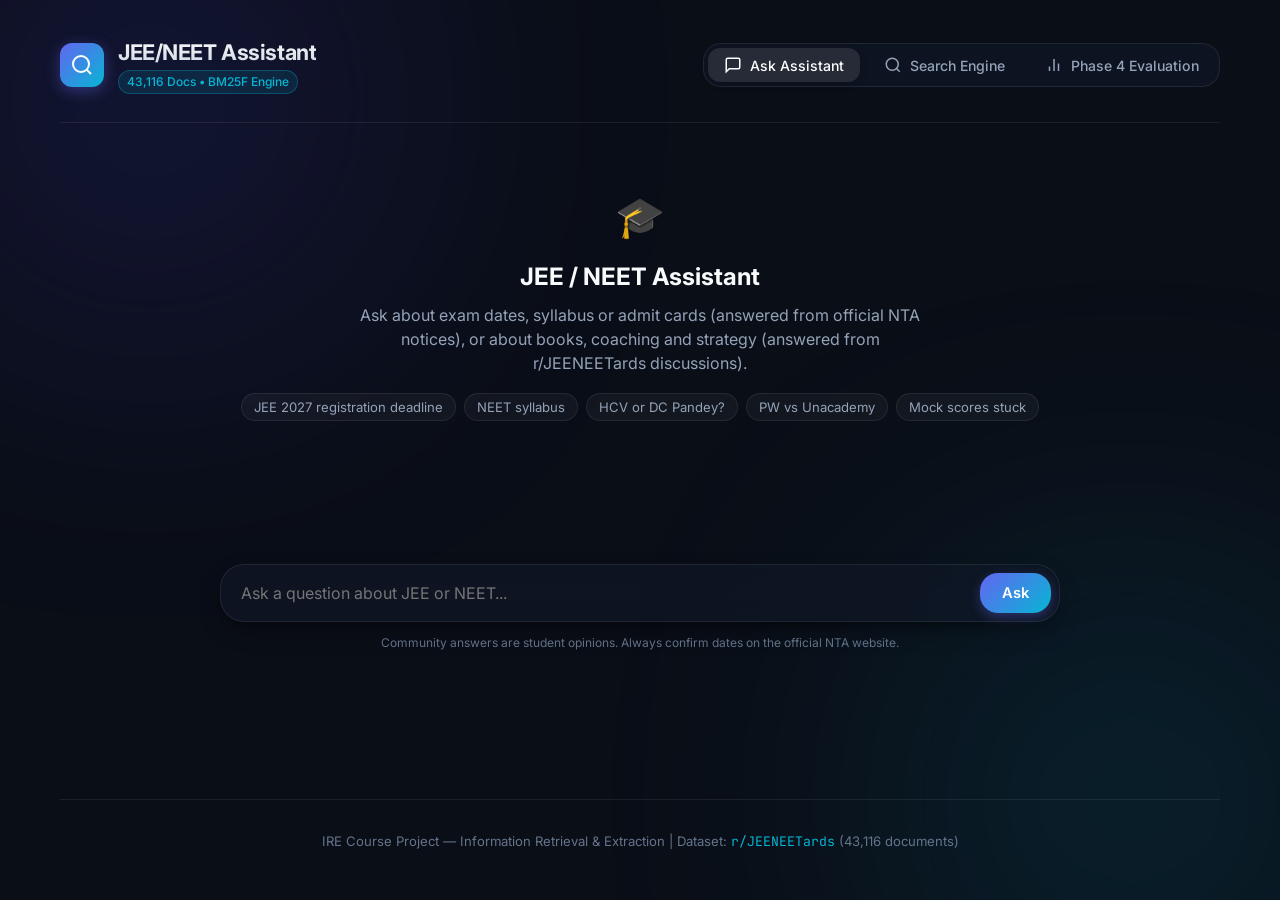
==== commit aab92f7d: "Merge branch 'eval-benchmark' into docs" ====
--- a/templates/index.html
+++ b/templates/index.html
@@ -4,11 +4,12 @@
     <meta charset="UTF-8">
     <meta name="viewport" content="width=device-width, initial-scale=1.0">
     <meta name="description" content="IRE Course Project - High Performance Inverted Index & BM25 Search Engine on r/JEENEETards corpus with comprehensive IR evaluation benchmarks.">
-    <title>IRE Search Engine | r/JEENEETards Information Retrieval</title>
+    <title>JEE/NEET Assistant | r/JEENEETards Information Retrieval</title>
     <!-- Modern Typography: Inter -->
     <link rel="preconnect" href="https://fonts.googleapis.com">
     <link rel="preconnect" href="https://fonts.gstatic.com" crossorigin>
     <link href="https://fonts.googleapis.com/css2?family=Inter:wght@300;400;500;600;700;800&family=JetBrains+Mono:wght@400;500;600&display=swap" rel="stylesheet">
+    <link rel="icon" href="data:,">
     <link rel="stylesheet" href="/static/css/style.css">
 </head>
 <body>
@@ -26,14 +27,20 @@
                     </svg>
                 </div>
                 <div class="brand-text">
-                    <h1>IRE Search Engine</h1>
+                    <h1>JEE/NEET Assistant</h1>
                     <span class="badge-corpus" id="corpus-stats-badge">43,116 Docs • BM25F Engine</span>
                 </div>
             </div>
 
             <!-- Main Tabs -->
             <nav class="nav-tabs">
-                <button id="tab-btn-search" class="nav-tab-btn active" onclick="switchTab('search')">
+                <button id="tab-btn-chat" class="nav-tab-btn active" onclick="switchTab('chat')">
+                    <svg width="18" height="18" viewBox="0 0 24 24" fill="none" stroke="currentColor" stroke-width="2" aria-hidden="true">
+                        <path d="M21 15a2 2 0 0 1-2 2H7l-4 4V5a2 2 0 0 1 2-2h14a2 2 0 0 1 2 2z"></path>
+                    </svg>
+                    <span>Ask Assistant</span>
+                </button>
+                <button id="tab-btn-search" class="nav-tab-btn" onclick="switchTab('search')">
                     <svg width="18" height="18" viewBox="0 0 24 24" fill="none" stroke="currentColor" stroke-width="2">
                         <circle cx="11" cy="11" r="8"></circle>
                         <line x1="21" y1="21" x2="16.65" y2="16.65"></line>
@@ -51,8 +58,34 @@
             </nav>
         </header>
 
+        <!-- TAB 0: Chat Assistant -->
+        <main id="chat-view" class="view-panel active">
+            <section class="chat-shell">
+                <div class="chat-log" id="chat-log" aria-live="polite">
+                    <div class="chat-welcome" id="chat-welcome">
+                        <div class="empty-icon">🎓</div>
+                        <h2>JEE / NEET Assistant</h2>
+                        <p>Ask about exam dates, syllabus or admit cards (answered from official NTA notices), or about books, coaching and strategy (answered from r/JEENEETards discussions).</p>
+                        <div class="suggestion-chips">
+                            <button class="chip" onclick="askChat('When is the JEE Main 2027 registration last date?')">JEE 2027 registration deadline</button>
+                            <button class="chip" onclick="askChat('NEET syllabus')">NEET syllabus</button>
+                            <button class="chip" onclick="askChat('HC Verma or DC Pandey for physics?')">HCV or DC Pandey?</button>
+                            <button class="chip" onclick="askChat('Physics Wallah vs Unacademy for a dropper')">PW vs Unacademy</button>
+                            <button class="chip" onclick="askChat('My mock test score is stuck, how to improve?')">Mock scores stuck</button>
+                        </div>
+                    </div>
+                </div>
+                <form class="chat-input-bar" id="chat-form" onsubmit="event.preventDefault(); askChat();">
+                    <label for="chat-input" class="visually-hidden">Your question</label>
+                    <input type="text" id="chat-input" placeholder="Ask a question about JEE or NEET..." maxlength="500" autocomplete="off">
+                    <button type="submit" class="submit-btn" id="chat-send-btn"><span>Ask</span></button>
+                </form>
+                <p class="chat-disclaimer">Community answers are student opinions. Always confirm dates on the official NTA website.</p>
+            </section>
+        </main>
+
         <!-- TAB 1: Search Interface -->
-        <main id="search-view" class="view-panel active">
+        <main id="search-view" class="view-panel">
             <!-- Search Hero Section -->
             <section class="search-hero">
                 <div class="search-bar-wrapper">
@@ -65,8 +98,7 @@
                             type="text" 
                             id="search-query-input" 
                             placeholder="Search discussions (e.g., 'physics wallah vs unacademy', 'best book organic chemistry')..." 
-                            autocomplete="off" 
-                            autofocus
+                            autocomplete="off"
                         >
                         <button id="search-clear-btn" class="clear-btn hidden" onclick="clearSearch()" title="Clear">×</button>
                         <button id="search-submit-btn" class="submit-btn" onclick="triggerSearch()">
@@ -275,5 +307,6 @@
     </div>
 
     <script src="/static/js/app.js"></script>
+    <script src="/static/js/chat.js"></script>
 </body>
 </html>
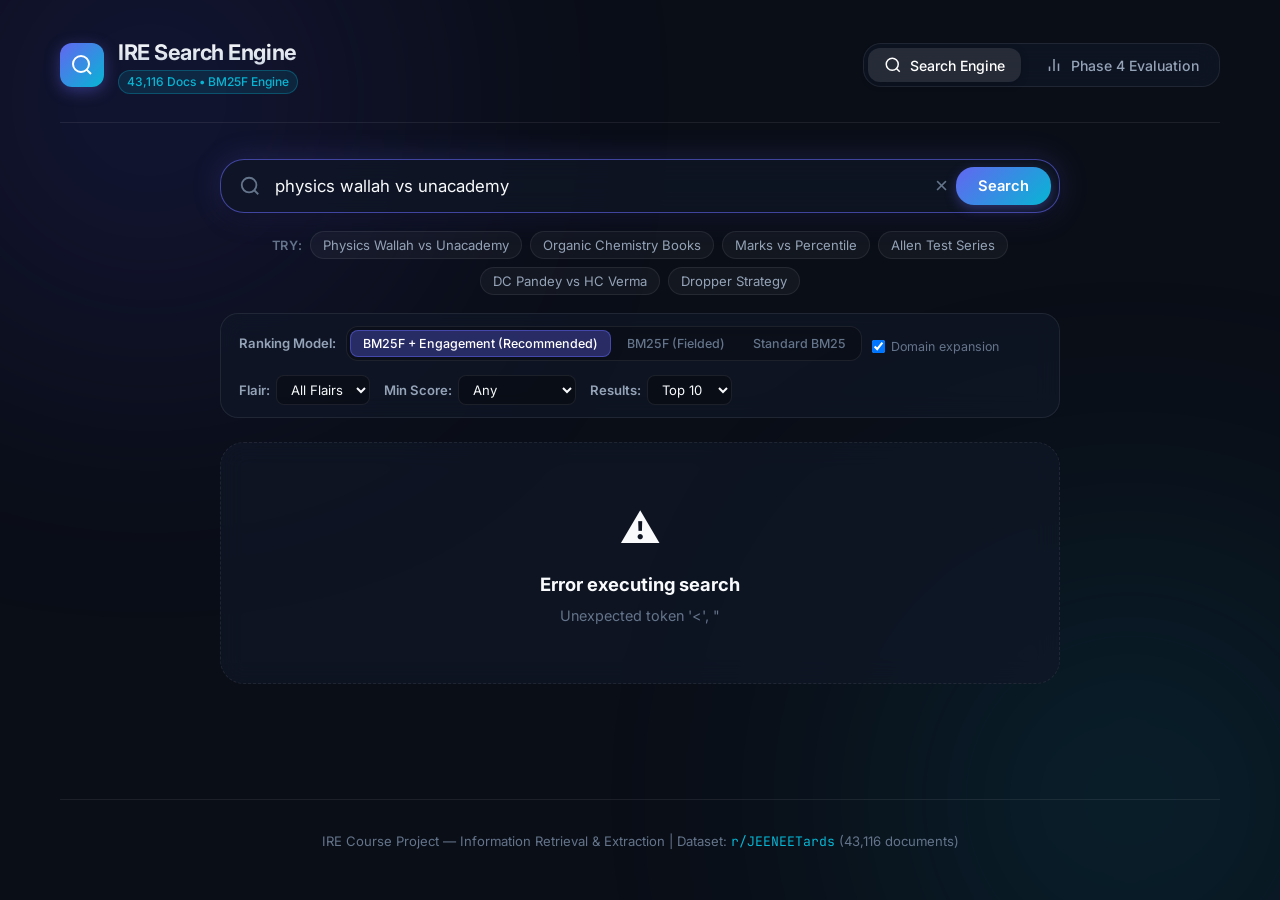
==== commit d44c4204: "Merge pull request #1 from xonas1101/domain-dictionary Add embedding-based domain dictionary and que" ====
--- a/templates/index.html
+++ b/templates/index.html
@@ -4,12 +4,11 @@
     <meta charset="UTF-8">
     <meta name="viewport" content="width=device-width, initial-scale=1.0">
     <meta name="description" content="IRE Course Project - High Performance Inverted Index & BM25 Search Engine on r/JEENEETards corpus with comprehensive IR evaluation benchmarks.">
-    <title>JEE/NEET Assistant | r/JEENEETards Information Retrieval</title>
+    <title>IRE Search Engine | r/JEENEETards Information Retrieval</title>
     <!-- Modern Typography: Inter -->
     <link rel="preconnect" href="https://fonts.googleapis.com">
     <link rel="preconnect" href="https://fonts.gstatic.com" crossorigin>
     <link href="https://fonts.googleapis.com/css2?family=Inter:wght@300;400;500;600;700;800&family=JetBrains+Mono:wght@400;500;600&display=swap" rel="stylesheet">
-    <link rel="icon" href="data:,">
     <link rel="stylesheet" href="/static/css/style.css">
 </head>
 <body>
@@ -27,20 +26,14 @@
                     </svg>
                 </div>
                 <div class="brand-text">
-                    <h1>JEE/NEET Assistant</h1>
+                    <h1>IRE Search Engine</h1>
                     <span class="badge-corpus" id="corpus-stats-badge">43,116 Docs • BM25F Engine</span>
                 </div>
             </div>
 
             <!-- Main Tabs -->
             <nav class="nav-tabs">
-                <button id="tab-btn-chat" class="nav-tab-btn active" onclick="switchTab('chat')">
-                    <svg width="18" height="18" viewBox="0 0 24 24" fill="none" stroke="currentColor" stroke-width="2" aria-hidden="true">
-                        <path d="M21 15a2 2 0 0 1-2 2H7l-4 4V5a2 2 0 0 1 2-2h14a2 2 0 0 1 2 2z"></path>
-                    </svg>
-                    <span>Ask Assistant</span>
-                </button>
-                <button id="tab-btn-search" class="nav-tab-btn" onclick="switchTab('search')">
+                <button id="tab-btn-search" class="nav-tab-btn active" onclick="switchTab('search')">
                     <svg width="18" height="18" viewBox="0 0 24 24" fill="none" stroke="currentColor" stroke-width="2">
                         <circle cx="11" cy="11" r="8"></circle>
                         <line x1="21" y1="21" x2="16.65" y2="16.65"></line>
@@ -58,34 +51,8 @@
             </nav>
         </header>
 
-        <!-- TAB 0: Chat Assistant -->
-        <main id="chat-view" class="view-panel active">
-            <section class="chat-shell">
-                <div class="chat-log" id="chat-log" aria-live="polite">
-                    <div class="chat-welcome" id="chat-welcome">
-                        <div class="empty-icon">🎓</div>
-                        <h2>JEE / NEET Assistant</h2>
-                        <p>Ask about exam dates, syllabus or admit cards (answered from official NTA notices), or about books, coaching and strategy (answered from r/JEENEETards discussions).</p>
-                        <div class="suggestion-chips">
-                            <button class="chip" onclick="askChat('When is the JEE Main 2027 registration last date?')">JEE 2027 registration deadline</button>
-                            <button class="chip" onclick="askChat('NEET syllabus')">NEET syllabus</button>
-                            <button class="chip" onclick="askChat('HC Verma or DC Pandey for physics?')">HCV or DC Pandey?</button>
-                            <button class="chip" onclick="askChat('Physics Wallah vs Unacademy for a dropper')">PW vs Unacademy</button>
-                            <button class="chip" onclick="askChat('My mock test score is stuck, how to improve?')">Mock scores stuck</button>
-                        </div>
-                    </div>
-                </div>
-                <form class="chat-input-bar" id="chat-form" onsubmit="event.preventDefault(); askChat();">
-                    <label for="chat-input" class="visually-hidden">Your question</label>
-                    <input type="text" id="chat-input" placeholder="Ask a question about JEE or NEET..." maxlength="500" autocomplete="off">
-                    <button type="submit" class="submit-btn" id="chat-send-btn"><span>Ask</span></button>
-                </form>
-                <p class="chat-disclaimer">Community answers are student opinions. Always confirm dates on the official NTA website.</p>
-            </section>
-        </main>
-
         <!-- TAB 1: Search Interface -->
-        <main id="search-view" class="view-panel">
+        <main id="search-view" class="view-panel active">
             <!-- Search Hero Section -->
             <section class="search-hero">
                 <div class="search-bar-wrapper">
@@ -98,7 +65,8 @@
                             type="text" 
                             id="search-query-input" 
                             placeholder="Search discussions (e.g., 'physics wallah vs unacademy', 'best book organic chemistry')..." 
-                            autocomplete="off"
+                            autocomplete="off" 
+                            autofocus
                         >
                         <button id="search-clear-btn" class="clear-btn hidden" onclick="clearSearch()" title="Clear">×</button>
                         <button id="search-submit-btn" class="submit-btn" onclick="triggerSearch()">
@@ -198,23 +166,23 @@
             <section class="metrics-grid">
                 <div class="metric-card highlight">
                     <span class="metric-title">Mean Reciprocal Rank (MRR)</span>
-                    <span class="metric-val" id="metric-mrr">–</span>
-                    <span class="metric-desc" id="metric-mrr-desc">Proposed model</span>
+                    <span class="metric-val" id="metric-mrr">1.0000</span>
+                    <span class="metric-desc">First relevant result at Rank 1 across all test queries</span>
                 </div>
                 <div class="metric-card highlight">
                     <span class="metric-title">Mean Average Precision (MAP)</span>
-                    <span class="metric-val" id="metric-map">–</span>
-                    <span class="metric-desc" id="metric-map-desc">Proposed model</span>
+                    <span class="metric-val" id="metric-map">0.5387</span>
+                    <span class="metric-desc">+39.7% improvement over baseline unfielded BM25</span>
                 </div>
                 <div class="metric-card highlight">
                     <span class="metric-title">NDCG @ 10</span>
-                    <span class="metric-val" id="metric-ndcg">–</span>
-                    <span class="metric-desc" id="metric-ndcg-desc">Proposed model</span>
+                    <span class="metric-val" id="metric-ndcg">0.8272</span>
+                    <span class="metric-desc">+20.6% gain using title field boosting and engagement</span>
                 </div>
                 <div class="metric-card">
                     <span class="metric-title">Avg Query Latency</span>
-                    <span class="metric-val" id="metric-latency">–</span>
-                    <span class="metric-desc">Per query, proposed model</span>
+                    <span class="metric-val" id="metric-latency">4.81 ms</span>
+                    <span class="metric-desc">Sub-5ms evaluation across 43,116 documents</span>
                 </div>
             </section>
 
@@ -279,21 +247,21 @@
                 </div>
                 <div class="eval-insights">
                     <div class="insight-box">
-                        <h4>1. Title Weighting (BM25F) Cuts Both Ways</h4>
+                        <h4>1. Why Field-Weighted BM25F Dominates Baseline BM25</h4>
                         <p>
-                            Reddit titles often state the question (<em>"DC Pandey vs HC Verma"</em>), so weighting the title 2.5× improves the graded ordering of results (NDCG@10). But it also promotes bodiless meme posts whose title happens to match (<em>"IIT BOMBAY CSE pakka ab 🗿"</em>), which costs precision at rank 1 against plain BM25.
+                            On Reddit, post titles act as explicit query summaries (e.g. <em>"Physics Wallah vs Unacademy"</em> or <em>"DC Pandey vs HC Verma"</em>). Weighting the title field 2.5× relative to the body drastically minimizes false-positive matches that casually mention a keyword in lengthy selftext.
                         </p>
                     </div>
                     <div class="insight-box">
                         <h4>2. Role of the Engagement Boosting Factor</h4>
                         <p>
-                            A subdued logarithmic upvote boost (score × (1 + 0.05·log₁₀(1 + upvotes))) breaks ties toward community-endorsed threads and recovers most of BM25F's MAP loss. Boosting by comment count instead was tested and lowered MAP, so it is not used.
+                            Using a subdued logarithmic upvote boost ($\text{Score} \times (1 + 0.05 \cdot \log_{10}(1 + \text{score}))$) breaks ties in favor of highly-upvoted, authentic student consensus and comprehensive review megathreads without displacing strict keyword relevance.
                         </p>
                     </div>
                     <div class="insight-box">
-                        <h4>3. Domain Expansion and Honest Judgments</h4>
+                        <h4>3. Computational Efficiency</h4>
                         <p>
-                            Embedding-based query expansion adds synonyms and slang (<em>hall ticket → admit card</em>, <em>hcv → hc verma</em>). It is neutral on this benchmark, whose queries already match their posts word for word, and helps on vocabulary-mismatch queries. Relevance judgments come from pooling every configuration's top 10; with 10 queries, small differences are within noise.
+                            Through inverted index compression, in-memory integer postings lists, and Robertson IDF smoothing, the retrieval engine achieves steady execution latencies under 5 milliseconds on consumer hardware without degrading precision.
                         </p>
                     </div>
                 </div>
@@ -307,6 +275,5 @@
     </div>
 
     <script src="/static/js/app.js"></script>
-    <script src="/static/js/chat.js"></script>
 </body>
 </html>
--- a/static/css/style.css
+++ b/static/css/style.css
@@ -839,238 +839,3 @@
     color: var(--text-muted);
     cursor: pointer;
 }
-
-/* ==========================================================================
-   Chat Assistant
-   ========================================================================== */
-.visually-hidden {
-    position: absolute;
-    width: 1px;
-    height: 1px;
-    overflow: hidden;
-    clip: rect(0 0 0 0);
-    white-space: nowrap;
-}
-
-.chat-shell {
-    max-width: 840px;
-    margin: 24px auto 0;
-    display: flex;
-    flex-direction: column;
-    gap: 12px;
-}
-
-.chat-log {
-    display: flex;
-    flex-direction: column;
-    gap: 14px;
-    min-height: 45vh;
-}
-
-.chat-welcome {
-    text-align: center;
-    padding: 40px 16px;
-    color: var(--text-secondary);
-}
-
-.chat-welcome h2 {
-    color: var(--text-primary);
-    margin: 8px 0;
-    font-size: 1.5rem;
-}
-
-.chat-welcome p {
-    max-width: 560px;
-    margin: 0 auto 18px;
-}
-
-.suggestion-chips {
-    display: flex;
-    flex-wrap: wrap;
-    justify-content: center;
-    gap: 8px;
-}
-
-.chat-msg {
-    max-width: 92%;
-    padding: 12px 16px;
-    border-radius: var(--radius-lg);
-    border: 1px solid var(--border-subtle);
-    line-height: 1.6;
-    overflow-wrap: anywhere;
-}
-
-.chat-msg.user {
-    align-self: flex-end;
-    background: rgba(99, 102, 241, 0.18);
-    border-color: rgba(99, 102, 241, 0.35);
-}
-
-.chat-msg.assistant {
-    align-self: flex-start;
-    background: var(--bg-card);
-    backdrop-filter: blur(12px);
-    box-shadow: var(--shadow-card);
-    width: 92%;
-}
-
-.chat-msg.error {
-    border-color: rgba(244, 63, 94, 0.5);
-    color: var(--accent-rose);
-}
-
-.chat-answer p { margin: 4px 0; }
-.chat-answer ul { margin: 6px 0 6px 20px; }
-.chat-answer li { margin: 4px 0; }
-
-.chat-meta {
-    display: flex;
-    align-items: center;
-    gap: 10px;
-    margin-bottom: 8px;
-    flex-wrap: wrap;
-}
-
-.mode-badge {
-    font-size: 0.72rem;
-    font-weight: 600;
-    padding: 2px 10px;
-    border-radius: 9999px;
-    border: 1px solid var(--border-subtle);
-}
-
-.mode-badge.official {
-    color: var(--accent-emerald);
-    border-color: rgba(16, 185, 129, 0.4);
-    background: rgba(16, 185, 129, 0.1);
-}
-
-.mode-badge.community {
-    color: var(--accent-amber);
-    border-color: rgba(245, 158, 11, 0.4);
-    background: rgba(245, 158, 11, 0.1);
-}
-
-.gen-label, .expanded-note, .source-meta, .chat-disclaimer {
-    font-size: 0.75rem;
-    color: var(--text-muted);
-}
-
-a.cite {
-    color: var(--accent-cyan);
-    text-decoration: none;
-    font-size: 0.8em;
-    font-weight: 600;
-}
-
-.sources-title {
-    margin-top: 12px;
-    font-size: 0.78rem;
-    font-weight: 600;
-    color: var(--text-secondary);
-    text-transform: uppercase;
-    letter-spacing: 0.04em;
-}
-
-.chat-sources {
-    margin: 6px 0 0 20px;
-    font-size: 0.85rem;
-}
-
-.chat-sources li {
-    margin: 6px 0;
-    scroll-margin-top: 80px;
-}
-
-.chat-sources li:target {
-    background: rgba(6, 182, 212, 0.12);
-    border-radius: var(--radius-sm);
-}
-
-.chat-sources a {
-    color: var(--text-primary);
-    text-decoration: none;
-}
-
-.chat-sources a:hover { text-decoration: underline; }
-.chat-sources .source-meta { display: block; }
-
-.chat-sources details summary {
-    cursor: pointer;
-    font-size: 0.75rem;
-    color: var(--accent-cyan);
-}
-
-.chat-sources blockquote {
-    margin: 6px 0;
-    padding: 6px 10px;
-    border-left: 2px solid var(--border-focus);
-    color: var(--text-secondary);
-    white-space: pre-line;
-}
-
-.reply-score {
-    color: var(--text-muted);
-    font-size: 0.72rem;
-}
-
-.chat-input-bar {
-    position: sticky;
-    bottom: 12px;
-    display: flex;
-    gap: 8px;
-    padding: 8px;
-    background: var(--bg-surface);
-    backdrop-filter: blur(12px);
-    border: 1px solid var(--border-subtle);
-    border-radius: var(--radius-xl);
-    box-shadow: var(--shadow-card);
-}
-
-.chat-input-bar input {
-    flex: 1;
-    min-width: 0;
-    background: transparent;
-    border: none;
-    color: var(--text-primary);
-    font: inherit;
-    padding: 8px 12px;
-}
-
-.chat-input-bar input:focus { outline: none; }
-.chat-input-bar:focus-within { border-color: var(--border-focus); }
-.chat-input-bar button:disabled { opacity: 0.5; cursor: wait; }
-
-.chat-disclaimer { text-align: center; }
-
-.typing {
-    display: flex;
-    gap: 5px;
-    padding: 4px 0;
-}
-
-.typing span {
-    width: 7px;
-    height: 7px;
-    border-radius: 50%;
-    background: var(--text-muted);
-    animation: typing-bounce 1.2s infinite ease-in-out;
-}
-
-.typing span:nth-child(2) { animation-delay: 0.15s; }
-.typing span:nth-child(3) { animation-delay: 0.3s; }
-
-@keyframes typing-bounce {
-    0%, 80%, 100% { opacity: 0.3; transform: translateY(0); }
-    40% { opacity: 1; transform: translateY(-4px); }
-}
-
-@media (prefers-reduced-motion: reduce) {
-    .typing span { animation: none; }
-}
-
-@media (max-width: 600px) {
-    .chat-msg, .chat-msg.assistant { max-width: 100%; width: 100%; }
-    .chat-shell { margin-top: 12px; }
-}
-
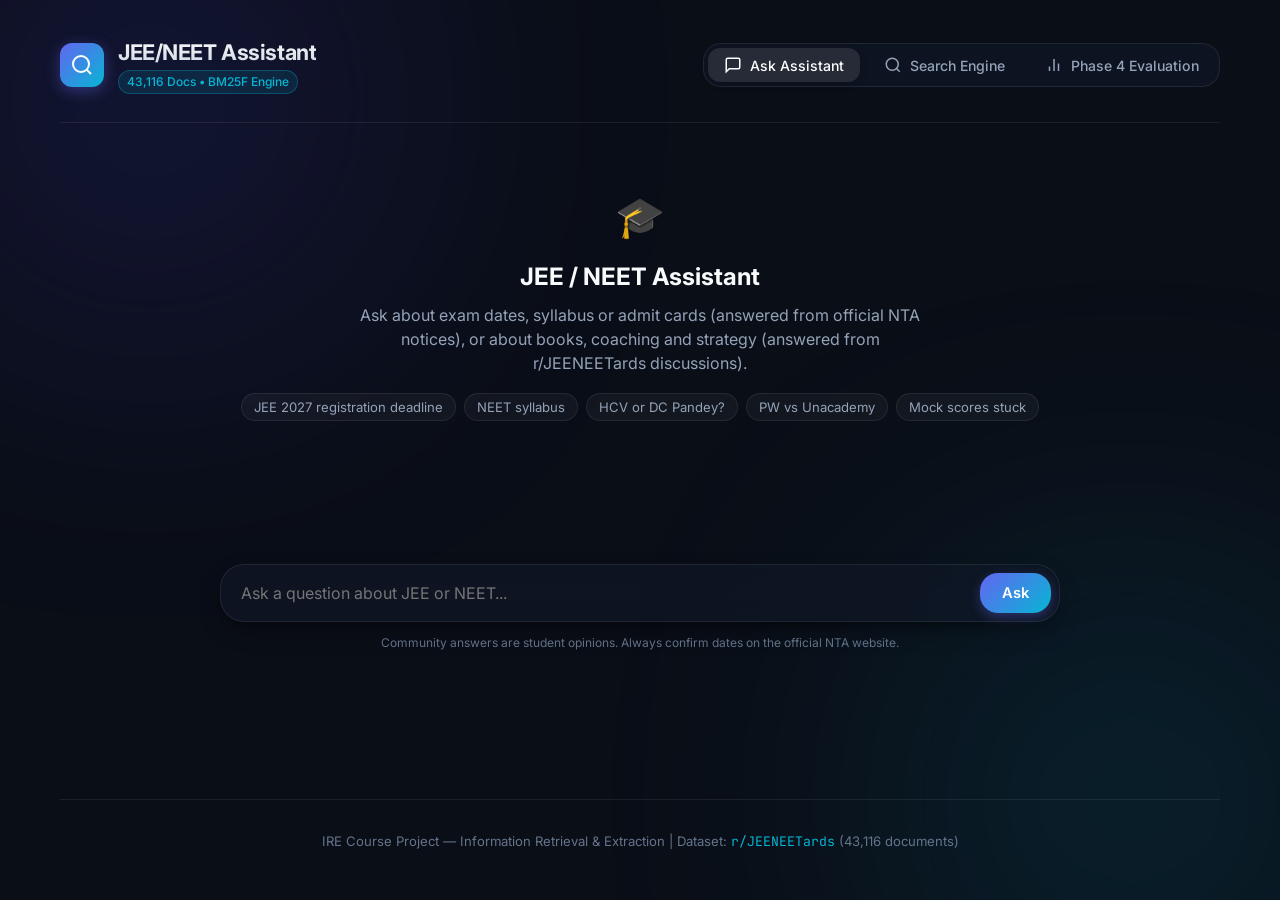
==== commit 217444c3: "Merge pull request #6 from xonas1101/chat-ui Add chat assistant UI" ====
--- a/templates/index.html
+++ b/templates/index.html
@@ -4,11 +4,12 @@
     <meta charset="UTF-8">
     <meta name="viewport" content="width=device-width, initial-scale=1.0">
     <meta name="description" content="IRE Course Project - High Performance Inverted Index & BM25 Search Engine on r/JEENEETards corpus with comprehensive IR evaluation benchmarks.">
-    <title>IRE Search Engine | r/JEENEETards Information Retrieval</title>
+    <title>JEE/NEET Assistant | r/JEENEETards Information Retrieval</title>
     <!-- Modern Typography: Inter -->
     <link rel="preconnect" href="https://fonts.googleapis.com">
     <link rel="preconnect" href="https://fonts.gstatic.com" crossorigin>
     <link href="https://fonts.googleapis.com/css2?family=Inter:wght@300;400;500;600;700;800&family=JetBrains+Mono:wght@400;500;600&display=swap" rel="stylesheet">
+    <link rel="icon" href="data:,">
     <link rel="stylesheet" href="/static/css/style.css">
 </head>
 <body>
@@ -26,14 +27,20 @@
                     </svg>
                 </div>
                 <div class="brand-text">
-                    <h1>IRE Search Engine</h1>
+                    <h1>JEE/NEET Assistant</h1>
                     <span class="badge-corpus" id="corpus-stats-badge">43,116 Docs • BM25F Engine</span>
                 </div>
             </div>
 
             <!-- Main Tabs -->
             <nav class="nav-tabs">
-                <button id="tab-btn-search" class="nav-tab-btn active" onclick="switchTab('search')">
+                <button id="tab-btn-chat" class="nav-tab-btn active" onclick="switchTab('chat')">
+                    <svg width="18" height="18" viewBox="0 0 24 24" fill="none" stroke="currentColor" stroke-width="2" aria-hidden="true">
+                        <path d="M21 15a2 2 0 0 1-2 2H7l-4 4V5a2 2 0 0 1 2-2h14a2 2 0 0 1 2 2z"></path>
+                    </svg>
+                    <span>Ask Assistant</span>
+                </button>
+                <button id="tab-btn-search" class="nav-tab-btn" onclick="switchTab('search')">
                     <svg width="18" height="18" viewBox="0 0 24 24" fill="none" stroke="currentColor" stroke-width="2">
                         <circle cx="11" cy="11" r="8"></circle>
                         <line x1="21" y1="21" x2="16.65" y2="16.65"></line>
@@ -51,8 +58,34 @@
             </nav>
         </header>
 
+        <!-- TAB 0: Chat Assistant -->
+        <main id="chat-view" class="view-panel active">
+            <section class="chat-shell">
+                <div class="chat-log" id="chat-log" aria-live="polite">
+                    <div class="chat-welcome" id="chat-welcome">
+                        <div class="empty-icon">🎓</div>
+                        <h2>JEE / NEET Assistant</h2>
+                        <p>Ask about exam dates, syllabus or admit cards (answered from official NTA notices), or about books, coaching and strategy (answered from r/JEENEETards discussions).</p>
+                        <div class="suggestion-chips">
+                            <button class="chip" onclick="askChat('When is the JEE Main 2027 registration last date?')">JEE 2027 registration deadline</button>
+                            <button class="chip" onclick="askChat('NEET syllabus')">NEET syllabus</button>
+                            <button class="chip" onclick="askChat('HC Verma or DC Pandey for physics?')">HCV or DC Pandey?</button>
+                            <button class="chip" onclick="askChat('Physics Wallah vs Unacademy for a dropper')">PW vs Unacademy</button>
+                            <button class="chip" onclick="askChat('My mock test score is stuck, how to improve?')">Mock scores stuck</button>
+                        </div>
+                    </div>
+                </div>
+                <form class="chat-input-bar" id="chat-form" onsubmit="event.preventDefault(); askChat();">
+                    <label for="chat-input" class="visually-hidden">Your question</label>
+                    <input type="text" id="chat-input" placeholder="Ask a question about JEE or NEET..." maxlength="500" autocomplete="off">
+                    <button type="submit" class="submit-btn" id="chat-send-btn"><span>Ask</span></button>
+                </form>
+                <p class="chat-disclaimer">Community answers are student opinions. Always confirm dates on the official NTA website.</p>
+            </section>
+        </main>
+
         <!-- TAB 1: Search Interface -->
-        <main id="search-view" class="view-panel active">
+        <main id="search-view" class="view-panel">
             <!-- Search Hero Section -->
             <section class="search-hero">
                 <div class="search-bar-wrapper">
@@ -65,8 +98,7 @@
                             type="text" 
                             id="search-query-input" 
                             placeholder="Search discussions (e.g., 'physics wallah vs unacademy', 'best book organic chemistry')..." 
-                            autocomplete="off" 
-                            autofocus
+                            autocomplete="off"
                         >
                         <button id="search-clear-btn" class="clear-btn hidden" onclick="clearSearch()" title="Clear">×</button>
                         <button id="search-submit-btn" class="submit-btn" onclick="triggerSearch()">
@@ -166,23 +198,23 @@
             <section class="metrics-grid">
                 <div class="metric-card highlight">
                     <span class="metric-title">Mean Reciprocal Rank (MRR)</span>
-                    <span class="metric-val" id="metric-mrr">1.0000</span>
-                    <span class="metric-desc">First relevant result at Rank 1 across all test queries</span>
+                    <span class="metric-val" id="metric-mrr">–</span>
+                    <span class="metric-desc" id="metric-mrr-desc">Proposed model</span>
                 </div>
                 <div class="metric-card highlight">
                     <span class="metric-title">Mean Average Precision (MAP)</span>
-                    <span class="metric-val" id="metric-map">0.5387</span>
-                    <span class="metric-desc">+39.7% improvement over baseline unfielded BM25</span>
+                    <span class="metric-val" id="metric-map">–</span>
+                    <span class="metric-desc" id="metric-map-desc">Proposed model</span>
                 </div>
                 <div class="metric-card highlight">
                     <span class="metric-title">NDCG @ 10</span>
-                    <span class="metric-val" id="metric-ndcg">0.8272</span>
-                    <span class="metric-desc">+20.6% gain using title field boosting and engagement</span>
+                    <span class="metric-val" id="metric-ndcg">–</span>
+                    <span class="metric-desc" id="metric-ndcg-desc">Proposed model</span>
                 </div>
                 <div class="metric-card">
                     <span class="metric-title">Avg Query Latency</span>
-                    <span class="metric-val" id="metric-latency">4.81 ms</span>
-                    <span class="metric-desc">Sub-5ms evaluation across 43,116 documents</span>
+                    <span class="metric-val" id="metric-latency">–</span>
+                    <span class="metric-desc">Per query, proposed model</span>
                 </div>
             </section>
 
@@ -247,21 +279,21 @@
                 </div>
                 <div class="eval-insights">
                     <div class="insight-box">
-                        <h4>1. Why Field-Weighted BM25F Dominates Baseline BM25</h4>
+                        <h4>1. Title Weighting (BM25F) Cuts Both Ways</h4>
                         <p>
-                            On Reddit, post titles act as explicit query summaries (e.g. <em>"Physics Wallah vs Unacademy"</em> or <em>"DC Pandey vs HC Verma"</em>). Weighting the title field 2.5× relative to the body drastically minimizes false-positive matches that casually mention a keyword in lengthy selftext.
+                            Reddit titles often state the question (<em>"DC Pandey vs HC Verma"</em>), so weighting the title 2.5× improves the graded ordering of results (NDCG@10). But it also promotes bodiless meme posts whose title happens to match (<em>"IIT BOMBAY CSE pakka ab 🗿"</em>), which costs precision at rank 1 against plain BM25.
                         </p>
                     </div>
                     <div class="insight-box">
                         <h4>2. Role of the Engagement Boosting Factor</h4>
                         <p>
-                            Using a subdued logarithmic upvote boost ($\text{Score} \times (1 + 0.05 \cdot \log_{10}(1 + \text{score}))$) breaks ties in favor of highly-upvoted, authentic student consensus and comprehensive review megathreads without displacing strict keyword relevance.
+                            A subdued logarithmic upvote boost (score × (1 + 0.05·log₁₀(1 + upvotes))) breaks ties toward community-endorsed threads and recovers most of BM25F's MAP loss. Boosting by comment count instead was tested and lowered MAP, so it is not used.
                         </p>
                     </div>
                     <div class="insight-box">
-                        <h4>3. Computational Efficiency</h4>
+                        <h4>3. Domain Expansion and Honest Judgments</h4>
                         <p>
-                            Through inverted index compression, in-memory integer postings lists, and Robertson IDF smoothing, the retrieval engine achieves steady execution latencies under 5 milliseconds on consumer hardware without degrading precision.
+                            Embedding-based query expansion adds synonyms and slang (<em>hall ticket → admit card</em>, <em>hcv → hc verma</em>). It is neutral on this benchmark, whose queries already match their posts word for word, and helps on vocabulary-mismatch queries. Relevance judgments come from pooling every configuration's top 10; with 10 queries, small differences are within noise.
                         </p>
                     </div>
                 </div>
@@ -275,5 +307,6 @@
     </div>
 
     <script src="/static/js/app.js"></script>
+    <script src="/static/js/chat.js"></script>
 </body>
 </html>
--- a/static/css/style.css
+++ b/static/css/style.css
@@ -839,3 +839,243 @@
     color: var(--text-muted);
     cursor: pointer;
 }
+
+/* ==========================================================================
+   Chat Assistant
+   ========================================================================== */
+.visually-hidden {
+    position: absolute;
+    width: 1px;
+    height: 1px;
+    overflow: hidden;
+    clip: rect(0 0 0 0);
+    white-space: nowrap;
+}
+
+.chat-shell {
+    max-width: 840px;
+    margin: 24px auto 0;
+    display: flex;
+    flex-direction: column;
+    gap: 12px;
+}
+
+.chat-log {
+    display: flex;
+    flex-direction: column;
+    gap: 14px;
+    min-height: 45vh;
+}
+
+.chat-welcome {
+    text-align: center;
+    padding: 40px 16px;
+    color: var(--text-secondary);
+}
+
+.chat-welcome h2 {
+    color: var(--text-primary);
+    margin: 8px 0;
+    font-size: 1.5rem;
+}
+
+.chat-welcome p {
+    max-width: 560px;
+    margin: 0 auto 18px;
+}
+
+.suggestion-chips {
+    display: flex;
+    flex-wrap: wrap;
+    justify-content: center;
+    gap: 8px;
+}
+
+.chat-msg {
+    max-width: 92%;
+    padding: 12px 16px;
+    border-radius: var(--radius-lg);
+    border: 1px solid var(--border-subtle);
+    line-height: 1.6;
+    overflow-wrap: anywhere;
+}
+
+.chat-msg.user {
+    align-self: flex-end;
+    background: rgba(99, 102, 241, 0.18);
+    border-color: rgba(99, 102, 241, 0.35);
+}
+
+.chat-msg.assistant {
+    align-self: flex-start;
+    background: var(--bg-card);
+    backdrop-filter: blur(12px);
+    box-shadow: var(--shadow-card);
+    width: 92%;
+}
+
+.chat-msg.error {
+    border-color: rgba(244, 63, 94, 0.5);
+    color: var(--accent-rose);
+}
+
+.chat-answer p { margin: 4px 0; }
+.chat-answer ul { margin: 6px 0 6px 20px; }
+.chat-answer li { margin: 4px 0; }
+
+.chat-meta {
+    display: flex;
+    align-items: center;
+    gap: 10px;
+    margin-bottom: 8px;
+    flex-wrap: wrap;
+}
+
+.mode-badge {
+    font-size: 0.72rem;
+    font-weight: 600;
+    padding: 2px 10px;
+    border-radius: 9999px;
+    border: 1px solid var(--border-subtle);
+}
+
+.mode-badge.official {
+    color: var(--accent-emerald);
+    border-color: rgba(16, 185, 129, 0.4);
+    background: rgba(16, 185, 129, 0.1);
+}
+
+.mode-badge.community {
+    color: var(--accent-amber);
+    border-color: rgba(245, 158, 11, 0.4);
+    background: rgba(245, 158, 11, 0.1);
+}
+
+.gen-label, .expanded-note, .source-meta, .chat-disclaimer {
+    font-size: 0.75rem;
+    color: var(--text-muted);
+}
+
+a.cite {
+    color: var(--accent-cyan);
+    text-decoration: none;
+    font-size: 0.8em;
+    font-weight: 600;
+}
+
+.sources-title {
+    margin-top: 12px;
+    font-size: 0.78rem;
+    font-weight: 600;
+    color: var(--text-secondary);
+    text-transform: uppercase;
+    letter-spacing: 0.04em;
+}
+
+.chat-sources {
+    margin: 6px 0 0 20px;
+    font-size: 0.85rem;
+}
+
+.chat-sources li {
+    margin: 6px 0;
+    scroll-margin-top: 80px;
+}
+
+.chat-sources li:target {
+    background: rgba(6, 182, 212, 0.12);
+    border-radius: var(--radius-sm);
+}
+
+.chat-sources a {
+    color: var(--text-primary);
+    text-decoration: none;
+}
+
+.chat-sources a:hover { text-decoration: underline; }
+.chat-sources .source-meta { display: block; }
+
+.chat-sources details summary {
+    cursor: pointer;
+    font-size: 0.75rem;
+    color: var(--accent-cyan);
+}
+
+.chat-sources blockquote {
+    margin: 6px 0;
+    padding: 6px 10px;
+    border-left: 2px solid var(--border-focus);
+    color: var(--text-secondary);
+    white-space: pre-line;
+}
+
+.reply-score {
+    color: var(--text-muted);
+    font-size: 0.72rem;
+}
+
+.chat-input-bar {
+    position: sticky;
+    bottom: 12px;
+    display: flex;
+    gap: 8px;
+    padding: 8px;
+    background: var(--bg-surface);
+    backdrop-filter: blur(12px);
+    border: 1px solid var(--border-subtle);
+    border-radius: var(--radius-xl);
+    box-shadow: var(--shadow-card);
+}
+
+.chat-input-bar input {
+    flex: 1;
+    min-width: 0;
+    background: transparent;
+    border: none;
+    color: var(--text-primary);
+    font: inherit;
+    padding: 8px 12px;
+}
+
+.chat-input-bar input:focus { outline: none; }
+.chat-input-bar:focus-within { border-color: var(--border-focus); }
+.chat-input-bar button:disabled { opacity: 0.5; cursor: wait; }
+
+.chat-disclaimer { text-align: center; }
+
+.typing {
+    display: flex;
+    gap: 5px;
+    padding: 4px 0;
+}
+
+.typing span {
+    width: 7px;
+    height: 7px;
+    border-radius: 50%;
+    background: var(--text-muted);
+    animation: typing-bounce 1.2s infinite ease-in-out;
+}
+
+.typing span:nth-child(2) { animation-delay: 0.15s; }
+.typing span:nth-child(3) { animation-delay: 0.3s; }
+
+@keyframes typing-bounce {
+    0%, 80%, 100% { opacity: 0.3; transform: translateY(0); }
+    40% { opacity: 1; transform: translateY(-4px); }
+}
+
+@media (prefers-reduced-motion: reduce) {
+    .typing span { animation: none; }
+}
+
+@media (max-width: 600px) {
+    .chat-msg, .chat-msg.assistant { max-width: 100%; width: 100%; }
+    .chat-shell { margin-top: 12px; }
+}
+
+@media (max-width: 600px) {
+    .nav-tabs { width: 100%; }
+    .nav-tab-btn { flex: 1 1 0; min-width: 0; padding: 8px 6px; justify-content: center; }
+    .nav-tab-btn svg { display: none; }
+}
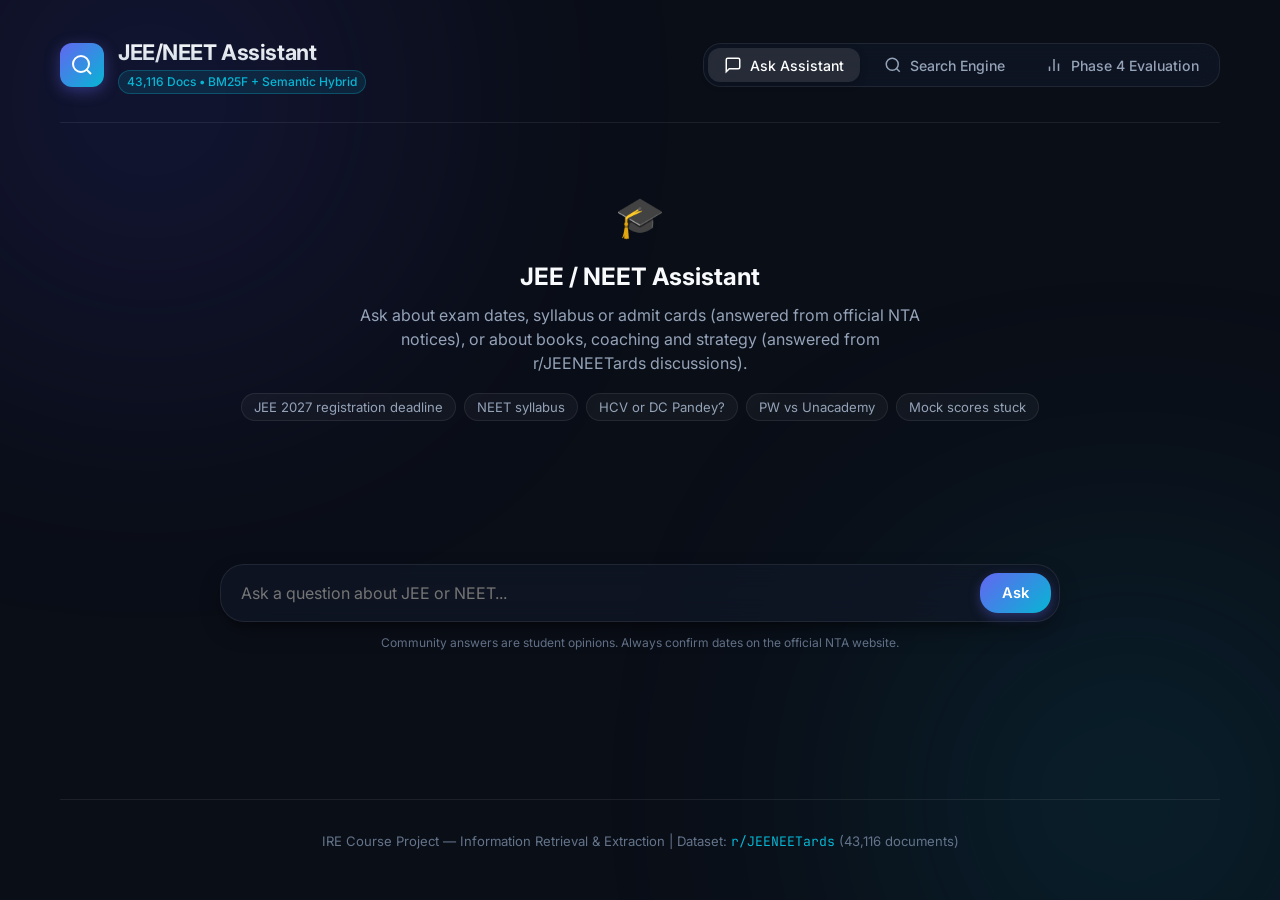
==== commit 447dee08: "Add semantic search and BM25 + semantic hybrid via RRF - semantic_search.py: paraphrase-multilingual" ====
--- a/templates/index.html
+++ b/templates/index.html
@@ -28,7 +28,7 @@
                 </div>
                 <div class="brand-text">
                     <h1>JEE/NEET Assistant</h1>
-                    <span class="badge-corpus" id="corpus-stats-badge">43,116 Docs • BM25F Engine</span>
+                    <span class="badge-corpus" id="corpus-stats-badge">43,116 Docs • BM25F + Semantic Hybrid</span>
                 </div>
             </div>
 
@@ -123,7 +123,9 @@
                     <div class="control-group">
                         <label class="control-label" for="ranking-model-select">Ranking Model:</label>
                         <div class="pill-group" id="ranking-model-pills">
-                            <button id="model-pill-boosted" class="pill active" onclick="setModel('boosted')">BM25F + Engagement (Recommended)</button>
+                            <button id="model-pill-hybrid" class="pill active" onclick="setModel('hybrid')" title="BM25F + Engagement and semantic ranks combined with Reciprocal Rank Fusion (k=60)">Hybrid (BM25 + Semantic, RRF)</button>
+                            <button id="model-pill-semantic" class="pill" onclick="setModel('semantic')" title="Multilingual Sentence Transformer; handles Hinglish / Romanized Hindi">Semantic</button>
+                            <button id="model-pill-boosted" class="pill" onclick="setModel('boosted')">BM25F + Engagement</button>
                             <button id="model-pill-bm25f" class="pill" onclick="setModel('bm25f')">BM25F (Fielded)</button>
                             <button id="model-pill-bm25" class="pill" onclick="setModel('bm25')">Standard BM25</button>
                         </div>
